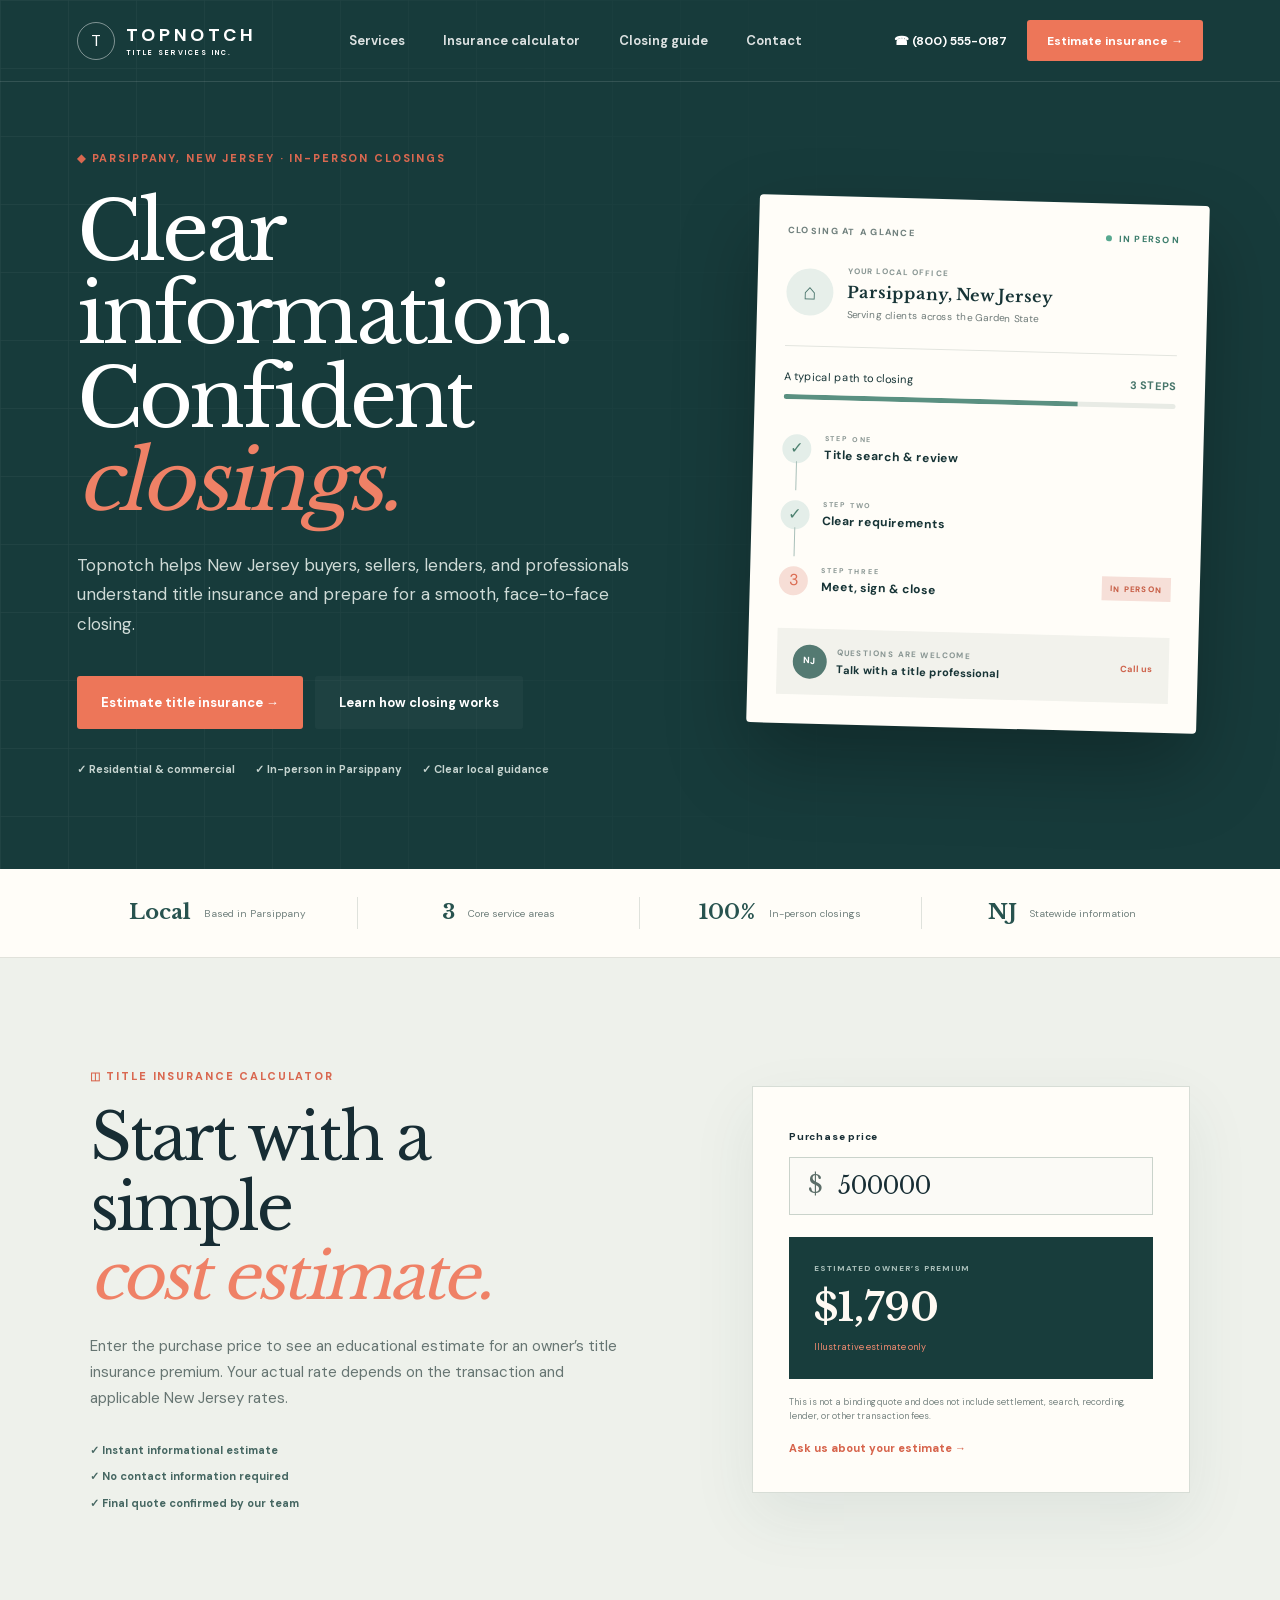
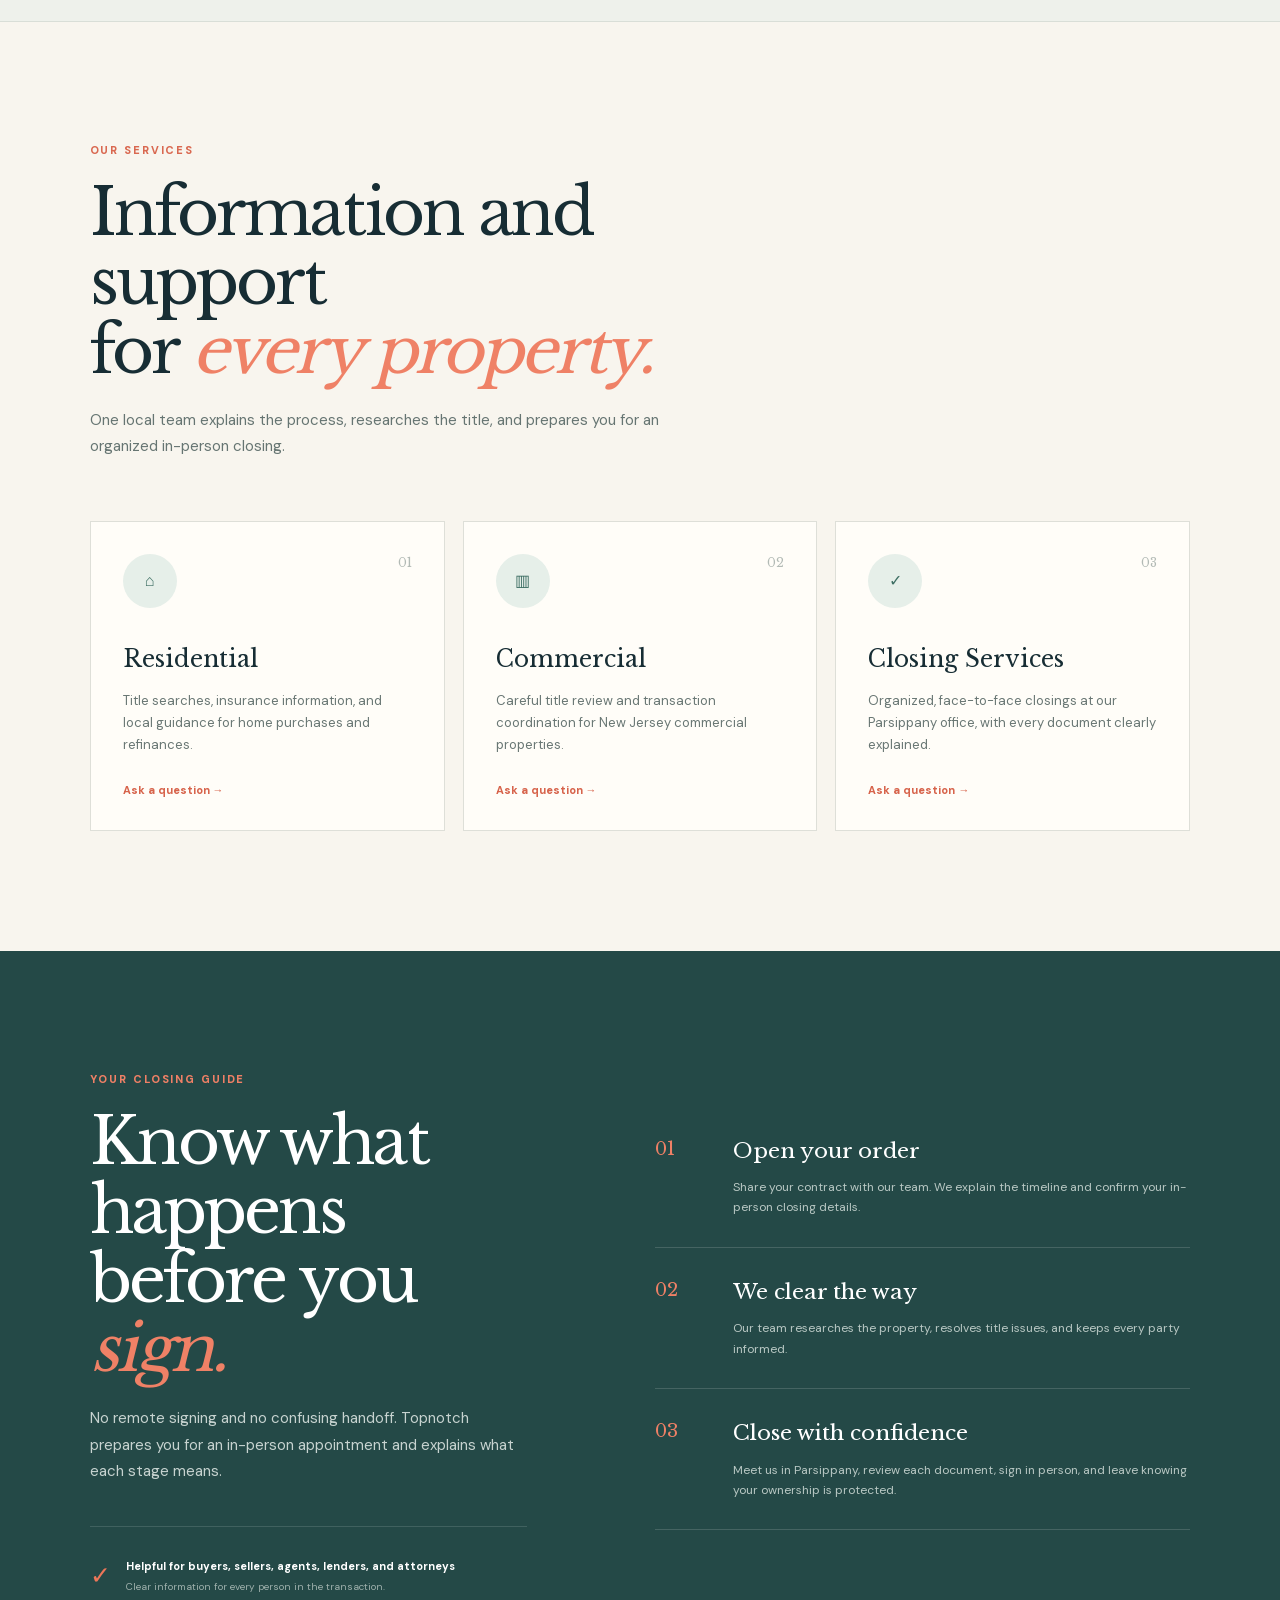
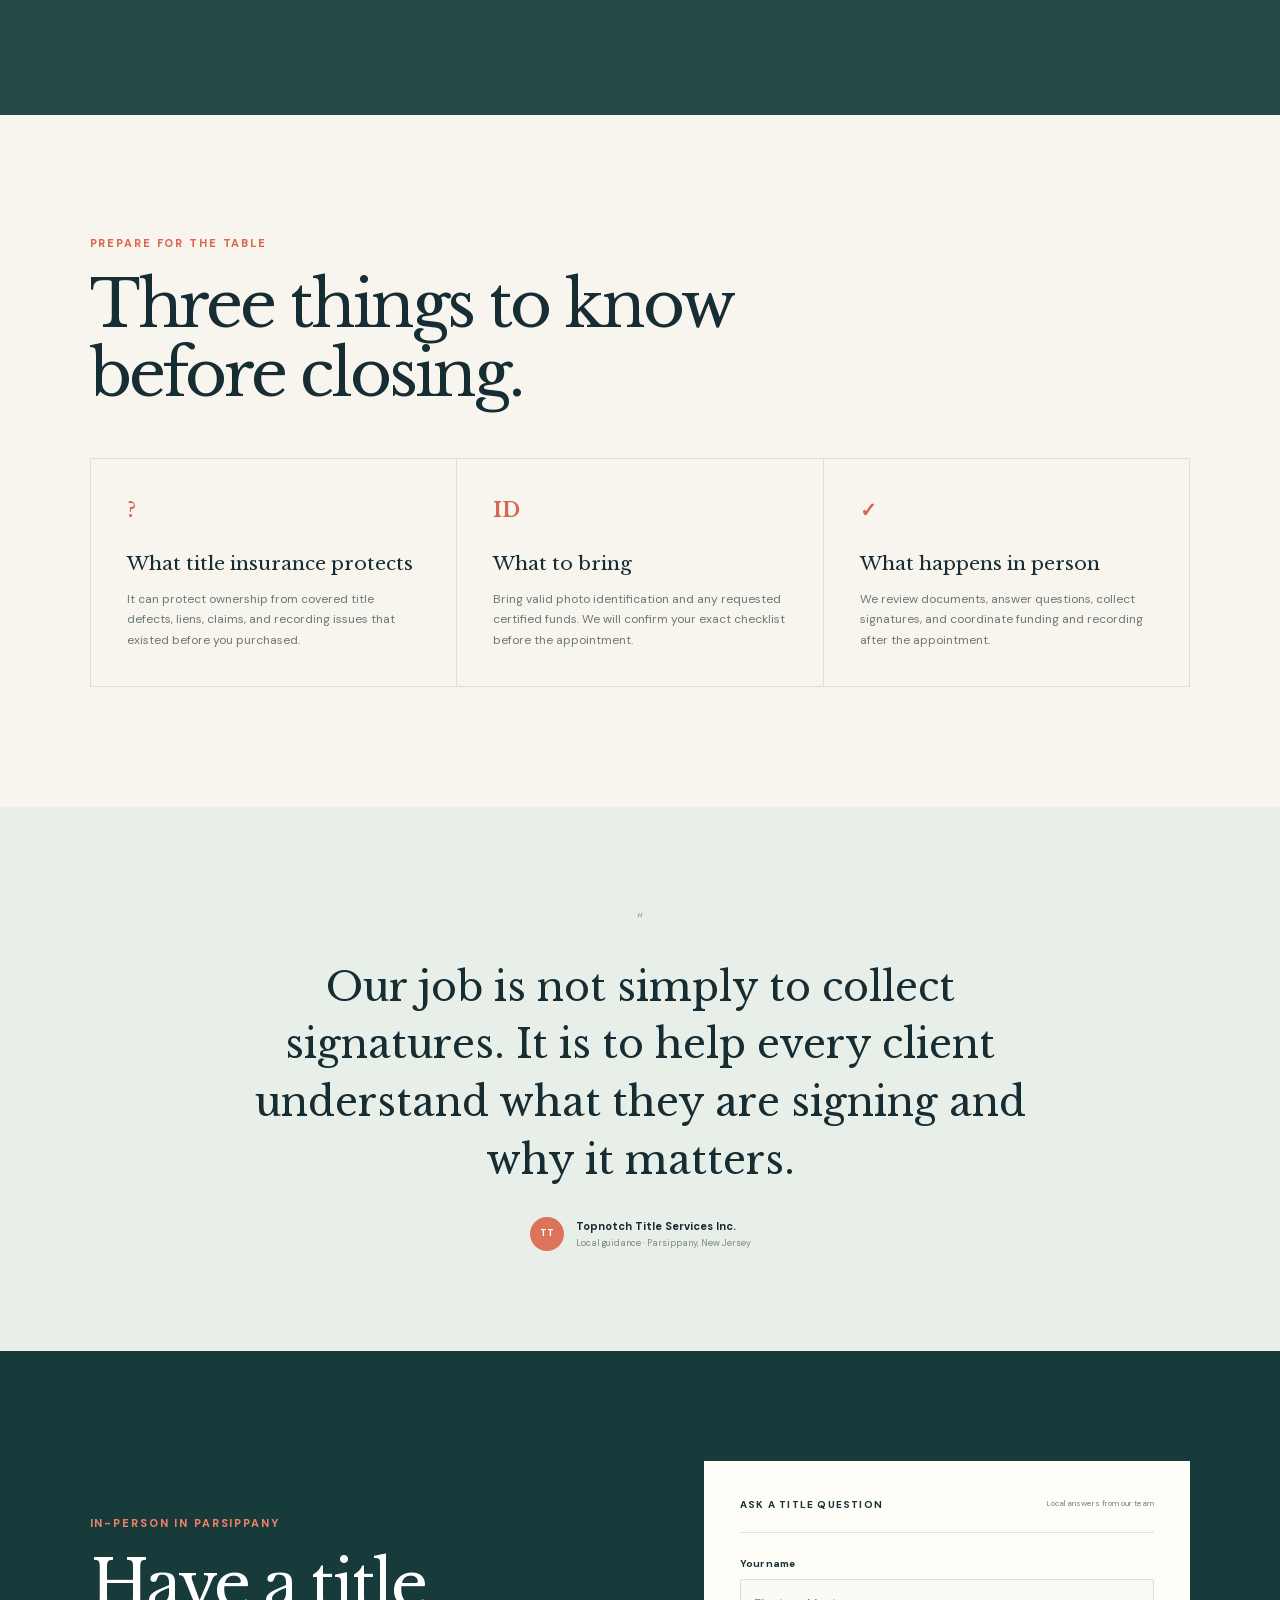
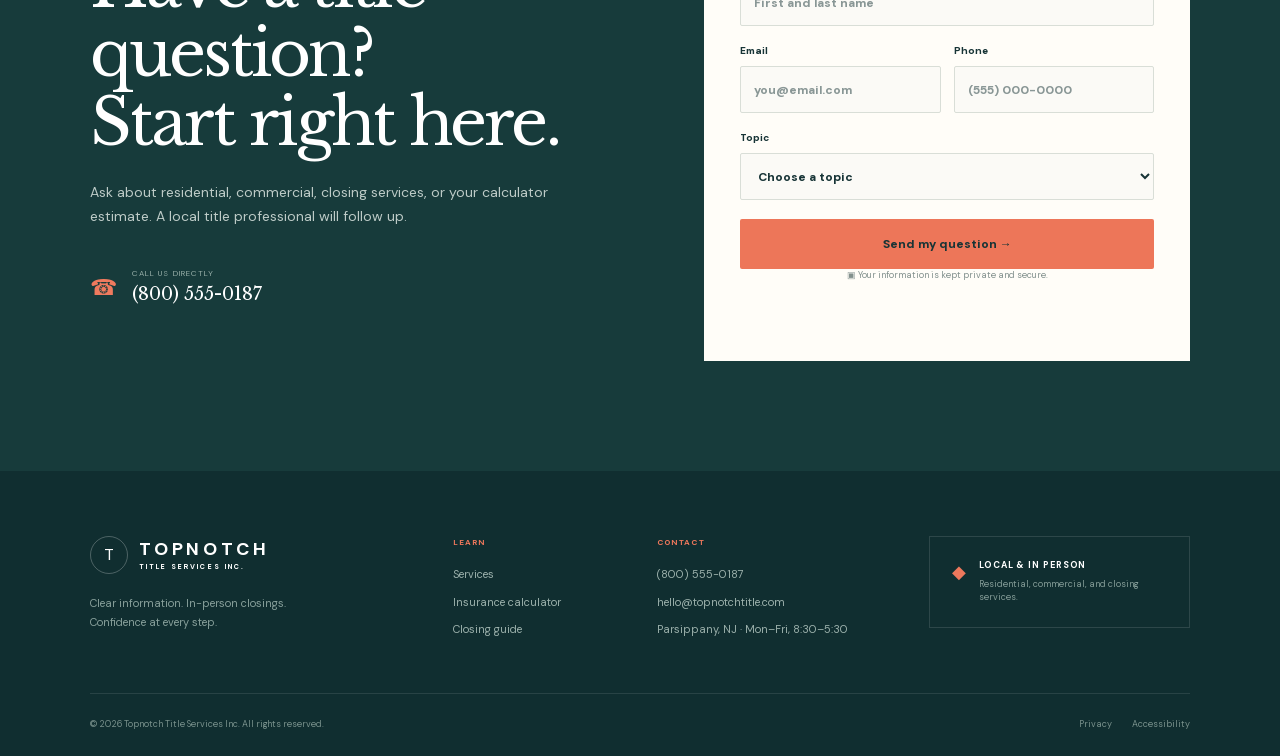
==== index.html @ 5def452d "Add files via upload" ====
<!DOCTYPE html><html lang="en"><head><meta charSet="utf-8"/><meta name="viewport" content="width=device-width, initial-scale=1"/><link rel="stylesheet" href="/_next/static/css/index.CIRVLD7S.css" data-rsc-css-href="/_next/static/css/index.CIRVLD7S.css" data-precedence="vite-rsc/importer-resources"/><link rel="modulepreload" fetchPriority="low" href="/_next/static/chunks/index-C-qF22TM.js"/><script src="/_next/static/chunks/rolldown-runtime-C60lm6uB.js" type="module" async=""></script><script src="/_next/static/chunks/framework-D_rUT4EX.js" type="module" async=""></script><link rel="modulepreload" href="/_next/static/chunks/layout-segment-context-Db8hflC6.js" crossorigin=""/><link rel="modulepreload" href="/_next/static/chunks/page-D4I-zcMr.js" crossorigin=""/><title>Topnotch Title Services Inc. | Parsippany, New Jersey</title><meta name="description" content="Clear title and closing information from a local team offering in-person real estate closings in Parsippany, New Jersey."/><meta property="og:title" content="Topnotch Title Services Inc."/><meta property="og:description" content="Clear closings. Protected ownership. In person in Parsippany, New Jersey."/><meta property="og:image" content="https://topnotch-title-services.kaylinoey16.chatgpt.site/og.png"/><meta property="og:image:width" content="1200"/><meta property="og:image:height" content="630"/><meta property="og:image:alt" content="Topnotch Title Services Inc."/><meta name="twitter:card" content="summary_large_image"/><meta name="twitter:title" content="Topnotch Title Services Inc."/><meta name="twitter:description" content="Clear closings. Protected ownership. In person in Parsippany, New Jersey."/><meta name="twitter:image" content="https://topnotch-title-services.kaylinoey16.chatgpt.site/og.png"/><script>Object.assign(((self[Symbol.for("vinext.navigationRuntime")]??={bootstrap:{routeManifest:null},functions:{}}).bootstrap.rsc??={rsc:[]}),{params:{},nav:{"pathname":"/","searchParams":[]}})</script><link rel="modulepreload" href="/_next/static/chunks/index-C-qF22TM.js" />
<link rel="preload" href="/_next/static/_vinext_fonts/dm-sans-90624ee039aa/dm-sans-151a53ae.woff2" as="font" type="font/woff2" crossorigin />
<link rel="preload" href="/_next/static/_vinext_fonts/libre-baskerville-4cbc880a7d76/libre-baskerville-2a71ef1f.woff2" as="font" type="font/woff2" crossorigin />
<style data-vinext-fonts>/* latin-ext */
@font-face {
  font-family: 'DM Sans';
  font-style: normal;
  font-weight: 100 1000;
  font-display: swap;
  src: url(/_next/static/_vinext_fonts/dm-sans-90624ee039aa/dm-sans-f6298972.woff2) format('woff2');
  unicode-range: U+0100-02BA, U+02BD-02C5, U+02C7-02CC, U+02CE-02D7, U+02DD-02FF, U+0304, U+0308, U+0329, U+1D00-1DBF, U+1E00-1E9F, U+1EF2-1EFF, U+2020, U+20A0-20AB, U+20AD-20C0, U+2113, U+2C60-2C7F, U+A720-A7FF;
}
/* latin */
@font-face {
  font-family: 'DM Sans';
  font-style: normal;
  font-weight: 100 1000;
  font-display: swap;
  src: url(/_next/static/_vinext_fonts/dm-sans-90624ee039aa/dm-sans-151a53ae.woff2) format('woff2');
  unicode-range: U+0000-00FF, U+0131, U+0152-0153, U+02BB-02BC, U+02C6, U+02DA, U+02DC, U+0304, U+0308, U+0329, U+2000-206F, U+20AC, U+2122, U+2191, U+2193, U+2212, U+2215, U+FEFF, U+FFFD;
}

@font-face {
  font-family: 'DM Sans Fallback';
  src: local("Arial");
  ascent-override: 94.90%;
  descent-override: 29.66%;
  line-gap-override: 0.00%;
  size-adjust: 104.53%;
}

.__font_dm_sans_1n5wpb2 { font-family: 'DM Sans', 'DM Sans Fallback'; font-style: normal; }

.__variable_dm_sans_1n5wpb2 { --font-sans: 'DM Sans', 'DM Sans Fallback'; }

/* latin-ext */
@font-face {
  font-family: 'Libre Baskerville';
  font-style: normal;
  font-weight: 400;
  font-display: swap;
  src: url(/_next/static/_vinext_fonts/libre-baskerville-4cbc880a7d76/libre-baskerville-c68c7136.woff2) format('woff2');
  unicode-range: U+0100-02BA, U+02BD-02C5, U+02C7-02CC, U+02CE-02D7, U+02DD-02FF, U+0304, U+0308, U+0329, U+1D00-1DBF, U+1E00-1E9F, U+1EF2-1EFF, U+2020, U+20A0-20AB, U+20AD-20C0, U+2113, U+2C60-2C7F, U+A720-A7FF;
}
/* latin */
@font-face {
  font-family: 'Libre Baskerville';
  font-style: normal;
  font-weight: 400;
  font-display: swap;
  src: url(/_next/static/_vinext_fonts/libre-baskerville-4cbc880a7d76/libre-baskerville-2a71ef1f.woff2) format('woff2');
  unicode-range: U+0000-00FF, U+0131, U+0152-0153, U+02BB-02BC, U+02C6, U+02DA, U+02DC, U+0304, U+0308, U+0329, U+2000-206F, U+20AC, U+2122, U+2191, U+2193, U+2212, U+2215, U+FEFF, U+FFFD;
}
/* latin-ext */
@font-face {
  font-family: 'Libre Baskerville';
  font-style: normal;
  font-weight: 700;
  font-display: swap;
  src: url(/_next/static/_vinext_fonts/libre-baskerville-4cbc880a7d76/libre-baskerville-c68c7136.woff2) format('woff2');
  unicode-range: U+0100-02BA, U+02BD-02C5, U+02C7-02CC, U+02CE-02D7, U+02DD-02FF, U+0304, U+0308, U+0329, U+1D00-1DBF, U+1E00-1E9F, U+1EF2-1EFF, U+2020, U+20A0-20AB, U+20AD-20C0, U+2113, U+2C60-2C7F, U+A720-A7FF;
}
/* latin */
@font-face {
  font-family: 'Libre Baskerville';
  font-style: normal;
  font-weight: 700;
  font-display: swap;
  src: url(/_next/static/_vinext_fonts/libre-baskerville-4cbc880a7d76/libre-baskerville-2a71ef1f.woff2) format('woff2');
  unicode-range: U+0000-00FF, U+0131, U+0152-0153, U+02BB-02BC, U+02C6, U+02DA, U+02DC, U+0304, U+0308, U+0329, U+2000-206F, U+20AC, U+2122, U+2191, U+2193, U+2212, U+2215, U+FEFF, U+FFFD;
}

@font-face {
  font-family: 'Libre Baskerville Fallback';
  src: local("Times New Roman");
  ascent-override: 76.22%;
  descent-override: 21.22%;
  line-gap-override: 0.00%;
  size-adjust: 127.26%;
}

.__font_libre_baskerville_0pn2syl { font-family: 'Libre Baskerville', 'Libre Baskerville Fallback'; font-style: normal; }

.__variable_libre_baskerville_0pn2syl { --font-serif: 'Libre Baskerville', 'Libre Baskerville Fallback'; }
</style>
</head><body class="__variable_dm_sans_1n5wpb2 __variable_libre_baskerville_0pn2syl"><main><header class="site-header"><a class="brand" href="#top" aria-label="Topnotch Title Services Inc. home"><span class="brand-mark">T</span><span class="brand-copy"><b>TOPNOTCH</b><small>TITLE SERVICES INC.</small></span></a><nav class="desktop-nav" aria-label="Main navigation"><a href="#services">Services</a><a href="#calculator">Insurance calculator</a><a href="#guide">Closing guide</a><a href="#contact">Contact</a></nav><div class="header-actions"><a class="phone-link" href="tel:+18005550187">☎ (800) 555-0187</a><a class="header-cta" href="#calculator">Estimate insurance →</a><button class="menu-button" aria-label="Toggle menu">☰</button></div></header><section class="hero" id="top"><div class="hero-grid"></div><div class="hero-content"><div class="eyebrow">◆ PARSIPPANY, NEW JERSEY · IN-PERSON CLOSINGS</div><h1>Clear information.<br/>Confident <em>closings.</em></h1><p class="hero-sub">Topnotch helps New Jersey buyers, sellers, lenders, and professionals understand title insurance and prepare for a smooth, face-to-face closing.</p><div class="hero-buttons"><a class="primary-button" href="#calculator">Estimate title insurance →</a><a class="secondary-button" href="#guide">Learn how closing works</a></div><div class="trust-line"><span>✓ Residential &amp; commercial</span><span>✓ In-person in Parsippany</span><span>✓ Clear local guidance</span></div></div><aside class="hero-card"><div class="card-topline"><span>CLOSING AT A GLANCE</span><span class="live-dot">IN PERSON</span></div><div class="property-line"><div class="property-icon">⌂</div><div><small>YOUR LOCAL OFFICE</small><strong>Parsippany, New Jersey</strong><span>Serving clients across the Garden State</span></div></div><div class="progress-wrap"><div class="progress-copy"><span>A typical path to closing</span><b>3 STEPS</b></div><div class="progress-track"><div></div></div></div><div class="milestones"><div class="milestone"><span class="milestone-icon">✓</span><div><small>STEP ONE</small><b>Title search &amp; review</b></div></div><div class="milestone"><span class="milestone-icon">✓</span><div><small>STEP TWO</small><b>Clear requirements</b></div></div><div class="milestone active"><span class="milestone-icon">3</span><div><small>STEP THREE</small><b>Meet, sign &amp; close</b></div><span class="date-chip">IN PERSON</span></div></div><div class="coordinator"><div class="avatar">NJ</div><div><small>QUESTIONS ARE WELCOME</small><b>Talk with a title professional</b></div><span>Call us</span></div></aside></section><section class="proof-bar"><div><strong>Local</strong><span>Based in Parsippany</span></div><div><strong>3</strong><span>Core service areas</span></div><div><strong>100%</strong><span>In-person closings</span></div><div><strong>NJ</strong><span>Statewide information</span></div></section><section class="calculator-section" id="calculator"><div class="calculator-copy"><span class="section-kicker">◫ TITLE INSURANCE CALCULATOR</span><h2>Start with a simple<br/><em>cost estimate.</em></h2><p>Enter the purchase price to see an educational estimate for an owner’s title insurance premium. Your actual rate depends on the transaction and applicable New Jersey rates.</p><div class="calculator-notes"><span>✓ Instant informational estimate</span><span>✓ No contact information required</span><span>✓ Final quote confirmed by our team</span></div></div><div class="calculator-card"><label for="property-value">Purchase price</label><div class="currency-input"><span>$</span><input id="property-value" type="number" min="50000" step="10000" value="500000"/></div><div class="estimate-box"><span>ESTIMATED OWNER’S PREMIUM</span><strong>$<!-- -->1,790</strong><small>Illustrative estimate only</small></div><p>This is not a binding quote and does not include settlement, search, recording, lender, or other transaction fees.</p><a href="#contact">Ask us about your estimate →</a></div></section><section class="services-section" id="services"><div class="section-intro"><span class="section-kicker">OUR SERVICES</span><h2>Information and support<br/>for <em>every property.</em></h2><p>One local team explains the process, researches the title, and prepares you for an organized in-person closing.</p></div><div class="service-grid"><article class="service-card"><div class="service-meta"><span>⌂</span><small>01</small></div><h3>Residential</h3><p>Title searches, insurance information, and local guidance for home purchases and refinances.</p><a href="#contact">Ask a question →</a></article><article class="service-card"><div class="service-meta"><span>▥</span><small>02</small></div><h3>Commercial</h3><p>Careful title review and transaction coordination for New Jersey commercial properties.</p><a href="#contact">Ask a question →</a></article><article class="service-card"><div class="service-meta"><span>✓</span><small>03</small></div><h3>Closing Services</h3><p>Organized, face-to-face closings at our Parsippany office, with every document clearly explained.</p><a href="#contact">Ask a question →</a></article></div></section><section class="process-section" id="guide"><div class="process-copy"><span class="section-kicker light">YOUR CLOSING GUIDE</span><h2>Know what happens<br/>before you <em>sign.</em></h2><p>No remote signing and no confusing handoff. Topnotch prepares you for an in-person appointment and explains what each stage means.</p><div class="partner-row"><span class="partner-icon">✓</span><span><b>Helpful for buyers, sellers, agents, lenders, and attorneys</b><small>Clear information for every person in the transaction.</small></span></div></div><div class="steps"><article><span class="step-number">01</span><div><h3>Open your order</h3><p>Share your contract with our team. We explain the timeline and confirm your in-person closing details.</p></div></article><article><span class="step-number">02</span><div><h3>We clear the way</h3><p>Our team researches the property, resolves title issues, and keeps every party informed.</p></div></article><article><span class="step-number">03</span><div><h3>Close with confidence</h3><p>Meet us in Parsippany, review each document, sign in person, and leave knowing your ownership is protected.</p></div></article></div></section><section class="audience-section"><span class="section-kicker">PREPARE FOR THE TABLE</span><h2>Three things to know<br/>before closing.</h2><div class="audience-cards"><article><span class="info-icon">?</span><h3>What title insurance protects</h3><p>It can protect ownership from covered title defects, liens, claims, and recording issues that existed before you purchased.</p></article><article><span class="info-icon">ID</span><h3>What to bring</h3><p>Bring valid photo identification and any requested certified funds. We will confirm your exact checklist before the appointment.</p></article><article><span class="info-icon">✓</span><h3>What happens in person</h3><p>We review documents, answer questions, collect signatures, and coordinate funding and recording after the appointment.</p></article></div></section><section class="testimonial-section"><span class="quote-icon">“</span><blockquote>Our job is not simply to collect signatures. It is to help every client understand what they are signing and why it matters.</blockquote><div class="reviewer"><div class="avatar coral">TT</div><div><b>Topnotch Title Services Inc.</b><span>Local guidance · Parsippany, New Jersey</span></div></div></section><section class="quote-section" id="contact"><div class="quote-copy"><span class="section-kicker light">IN-PERSON IN PARSIPPANY</span><h2>Have a title question?<br/>Start right here.</h2><p>Ask about residential, commercial, closing services, or your calculator estimate. A local title professional will follow up.</p><div class="contact-mini"><span class="phone-symbol">☎</span><span><small>CALL US DIRECTLY</small><a href="tel:+18005550187">(800) 555-0187</a></span></div></div><form class="quote-form"><div class="form-heading"><span>ASK A TITLE QUESTION</span><small>Local answers from our team</small></div><label>Your name<input required="" placeholder="First and last name"/></label><div class="form-row"><label>Email<input required="" type="email" placeholder="you@email.com"/></label><label>Phone<input required="" type="tel" placeholder="(555) 000-0000"/></label></div><label>Topic<select required=""><option value="" disabled="" selected="">Choose a topic</option><option>Residential title services</option><option>Commercial title services</option><option>In-person closing services</option><option>Title insurance estimate</option><option>Other</option></select></label><button class="submit-button" type="submit">Send my question →</button><p class="privacy-note">▣ Your information is kept private and secure.</p></form></section><footer><div class="footer-main"><div><a href="#top" class="brand brand-light"><span class="brand-mark">T</span><span class="brand-copy"><b>TOPNOTCH</b><small>TITLE SERVICES INC.</small></span></a><p>Clear information. In-person closings.<br/>Confidence at every step.</p></div><div class="footer-links"><b>LEARN</b><a href="#services">Services</a><a href="#calculator">Insurance calculator</a><a href="#guide">Closing guide</a></div><div class="footer-links"><b>CONTACT</b><a href="tel:+18005550187">(800) 555-0187</a><a href="mailto:hello@topnotchtitle.com">hello@topnotchtitle.com</a><span>Parsippany, NJ · Mon–Fri, 8:30–5:30</span></div><div class="footer-badge"><span class="shield-symbol">◆</span><span><b>LOCAL &amp; IN PERSON</b><small>Residential, commercial, and closing services.</small></span></div></div><div class="footer-bottom"><span>© 2026 Topnotch Title Services Inc. All rights reserved.</span><div><a href="#">Privacy</a><a href="#">Accessibility</a></div></div></footer></main><script type="module" src="/_next/static/chunks/index-C-qF22TM.js" id="_R_" async=""></script><script>((self[Symbol.for("vinext.navigationRuntime")]??={bootstrap:{routeManifest:null},functions:{}}).bootstrap.rsc??={rsc:[]}).rsc.push("2:I[\"43cf55674ce6\",[],\"Children\",1]\n")</script><script>((self[Symbol.for("vinext.navigationRuntime")]??={bootstrap:{routeManifest:null},functions:{}}).bootstrap.rsc??={rsc:[]}).rsc.push("3:I[\"dd56a6b5ee16\",[],\"GlobalErrorBoundary\",1]\n")</script><script>((self[Symbol.for("vinext.navigationRuntime")]??={bootstrap:{routeManifest:null},functions:{}}).bootstrap.rsc??={rsc:[]}).rsc.push("4:I[\"9b166222c86a\",[],\"default\",1]\n")</script><script>((self[Symbol.for("vinext.navigationRuntime")]??={bootstrap:{routeManifest:null},functions:{}}).bootstrap.rsc??={rsc:[]}).rsc.push("5:I[\"dd56a6b5ee16\",[],\"ErrorBoundary\",1]\n")</script><script>((self[Symbol.for("vinext.navigationRuntime")]??={bootstrap:{routeManifest:null},functions:{}}).bootstrap.rsc??={rsc:[]}).rsc.push("6:I[\"1fb13a061f46\",[],\"LayoutSegmentProvider\",1]\n")</script><script>((self[Symbol.for("vinext.navigationRuntime")]??={bootstrap:{routeManifest:null},functions:{}}).bootstrap.rsc??={rsc:[]}).rsc.push("7:I[\"43cf55674ce6\",[],\"Slot\",1]\n")</script><script>((self[Symbol.for("vinext.navigationRuntime")]??={bootstrap:{routeManifest:null},functions:{}}).bootstrap.rsc??={rsc:[]}).rsc.push("8:I[\"dd56a6b5ee16\",[],\"NotFoundBoundary\",1]\n")</script><script>((self[Symbol.for("vinext.navigationRuntime")]??={bootstrap:{routeManifest:null},functions:{}}).bootstrap.rsc??={rsc:[]}).rsc.push("9:I[\"ecb42ad1e08d\",[],\"AppRouterScrollTarget\",1]\n")</script><script>((self[Symbol.for("vinext.navigationRuntime")]??={bootstrap:{routeManifest:null},functions:{}}).bootstrap.rsc??={rsc:[]}).rsc.push("a:I[\"dd56a6b5ee16\",[],\"RedirectBoundary\",1]\n")</script><script>((self[Symbol.for("vinext.navigationRuntime")]??={bootstrap:{routeManifest:null},functions:{}}).bootstrap.rsc??={rsc:[]}).rsc.push(":HL[\"/_next/static/css/index.CIRVLD7S.css\",\"style\"     ]\n")</script><script>((self[Symbol.for("vinext.navigationRuntime")]??={bootstrap:{routeManifest:null},functions:{}}).bootstrap.rsc??={rsc:[]}).rsc.push("0:{\"page:/\":\"$L1\",\"layout:/\":[[[\"$\",\"link\",\"css:/_next/static/css/index.CIRVLD7S.css\",{\"rel\":\"stylesheet\",\"precedence\":\"vite-rsc/importer-resources\",\"href\":\"/_next/static/css/index.CIRVLD7S.css\",\"data-rsc-css-href\":\"/_next/static/css/index.CIRVLD7S.css\"}],\"$undefined\"],[\"$\",\"html\",null,{\"lang\":\"en\",\"children\":[\"$\",\"body\",null,{\"className\":\"__variable_dm_sans_1n5wpb2 __variable_libre_baskerville_0pn2syl\",\"children\":[\"$\",\"$L2\",null,{}]}]}]],\"route:/\":[[[\"$\",\"meta\",null,{\"charSet\":\"utf-8\"}],[[\"$\",\"title\",\"0\",{\"children\":\"Topnotch Title Services Inc. | Parsippany, New Jersey\"}],[\"$\",\"meta\",\"1\",{\"name\":\"description\",\"content\":\"Clear title and closing information from a local team offering in-person real estate closings in Parsippany, New Jersey.\"}],[\"$\",\"meta\",\"2\",{\"property\":\"og:title\",\"content\":\"Topnotch Title Services Inc.\"}],[\"$\",\"meta\",\"3\",{\"property\":\"og:description\",\"content\":\"Clear closings. Protected ownership. In person in Parsippany, New Jersey.\"}],[\"$\",\"meta\",\"4\",{\"property\":\"og:image\",\"content\":\"https://topnotch-title-services.kaylinoey16.chatgpt.site/og.png\"}],[\"$\",\"meta\",\"5\",{\"property\":\"og:image:width\",\"content\":\"1200\"}],[\"$\",\"meta\",\"6\",{\"property\":\"og:image:height\",\"content\":\"630\"}],[\"$\",\"meta\",\"7\",{\"property\":\"og:image:alt\",\"content\":\"Topnotch Title Services Inc.\"}],[\"$\",\"meta\",\"8\",{\"name\":\"twitter:card\",\"content\":\"summary_large_image\"}],[\"$\",\"meta\",\"9\",{\"name\":\"twitter:title\",\"content\":\"Topnotch Title Services Inc.\"}],[\"$\",\"meta\",\"10\",{\"name\":\"twitter:description\",\"content\":\"Clear closings. Protected ownership. In person in Parsippany, New Jersey.\"}],[\"$\",\"meta\",\"11\",{\"name\":\"twitter:image\",\"content\":\"https://topnotch-title-services.kaylinoey16.chatgpt.site/og.png\"}]],[[\"$\",\"meta\",\"0\",{\"name\":\"viewport\",\"content\":\"width=device-width, initial-scale=1\"}]]],[\"$\",\"$L3\",null,{\"fallback\":\"$4\",\"children\":[\"$\",\"$L5\",null,{\"fallback\":\"$4\",\"children\":[\"$\",\"$L6\",null,{\"providerId\":\"layout:/\",\"segmentMap\":{\"children\":[]},\"children\":[\"$\",\"$L7\",null,{\"id\":\"layout:/\",\"parallelSlots\":\"$undefined\",\"children\":[\"$\",\"$L8\",null,{\"resetKey\":\"\",\"fallback\":[[\"$\",\"title\",null,{\"children\":\"404: This page could not be found.\"}],[\"$\",\"div\",null,{\"style\":{\"fontFamily\":\"system-ui,\\\"Segoe UI\\\",Roboto,Helvetica,Arial,sans-serif,\\\"Apple Color Emoji\\\",\\\"Segoe UI Emoji\\\"\",\"height\":\"100vh\",\"textAlign\":\"center\",\"display\":\"flex\",\"flexDirection\":\"column\",\"alignItems\":\"center\",\"justifyContent\":\"center\"},\"children\":[\"$\",\"div\",null,{\"children\":[[\"$\",\"style\",null,{\"dangerouslySetInnerHTML\":{\"__html\":\"body{color:#000;background:#fff;margin:0}.next-error-h1{border-right:1px solid rgba(0,0,0,.3)}@media (prefers-color-scheme:dark){body{color:#fff;background:#000}.next-error-h1{border-right:1px solid rgba(255,255,255,.3)}}\"}}],[\"$\",\"h1\",null,{\"className\":\"next-error-h1\",\"style\":{\"display\":\"inline-block\",\"margin\":\"0 20px 0 0\",\"padding\":\"0 23px 0 0\",\"fontSize\":24,\"fontWeight\":500,\"verticalAlign\":\"top\",\"lineHeight\":\"49px\"},\"children\":404}],[\"$\",\"div\",null,{\"style\":{\"display\":\"inline-block\"},\"children\":[\"$\",\"h2\",null,{\"style\":{\"fontSize\":14,\"fontWeight\":400,\"lineHeight\":\"49px\",\"margin\":0},\"children\":\"This page could not be found.\"}]}]]}]}]],\"children\":[\"$\",\"$L9\",null,{\"children\":[\"$\",\"$La\",null,{\"children\":[[\"$\",\"$L6\",null,{\"providerId\":\"page:/\",\"segmentMap\":{\"children\":[\"__PAGE__\"]},\"children\":[\"$\",\"$L7\",null,{\"id\":\"page:/\"}]}],null]}]}]}]}]}]}]}],null,null],\"__route\":\"route:/\",\"__interceptionContext\":null,\"__layoutIds\":[\"layout:/\"],\"__rootLayout\":\"/\",\"__bfcacheSegmentIdentities\":{\"layout:/\":\"[\\\"layout\\\",\\\"layout:/\\\",\\\"root-boundary:/\\\",\\\"\\\"]\",\"page:/\":\"[\\\"page\\\",\\\"page:/\\\",\\\"root-boundary:/\\\",\\\"\\\"]\"},\"__srcPage\":[\"page\"],\"__layoutFlags\":{\"layout:/\":\"s\"},\"__artifactCompatibility\":{\"schemaVersion\":1,\"graphVersion\":\"app-route-graph:1177fd80f83fa7b0\",\"deploymentVersion\":\"965a789d-0c29-4624-8253-a7a0fec7ac84\",\"appElementsSchemaVersion\":1,\"rscPayloadSchemaVersion\":1,\"rootBoundaryId\":\"/\",\"renderEpoch\":null}}\n")</script><script>((self[Symbol.for("vinext.navigationRuntime")]??={bootstrap:{routeManifest:null},functions:{}}).bootstrap.rsc??={rsc:[]}).rsc.push("b:I[\"6efdf509a785\",[],\"default\",1]\n")</script><script>((self[Symbol.for("vinext.navigationRuntime")]??={bootstrap:{routeManifest:null},functions:{}}).bootstrap.rsc??={rsc:[]}).rsc.push("1:[\"$\",\"$Lb\",null,{\"params\":\"$@c\",\"searchParams\":\"$@d\"}]\n")</script><script>((self[Symbol.for("vinext.navigationRuntime")]??={bootstrap:{routeManifest:null},functions:{}}).bootstrap.rsc??={rsc:[]}).rsc.push("c:{}\n")</script><script>((self[Symbol.for("vinext.navigationRuntime")]??={bootstrap:{routeManifest:null},functions:{}}).bootstrap.rsc??={rsc:[]}).rsc.push("d:{}\n")</script><script>Object.assign(((self[Symbol.for("vinext.navigationRuntime")]??={bootstrap:{routeManifest:null},functions:{}}).bootstrap.rsc??={rsc:[]}),{"initialCacheKind":"dynamic"});((self[Symbol.for("vinext.navigationRuntime")]??={bootstrap:{routeManifest:null},functions:{}}).bootstrap.rsc??={rsc:[]}).done=true</script></body></html>
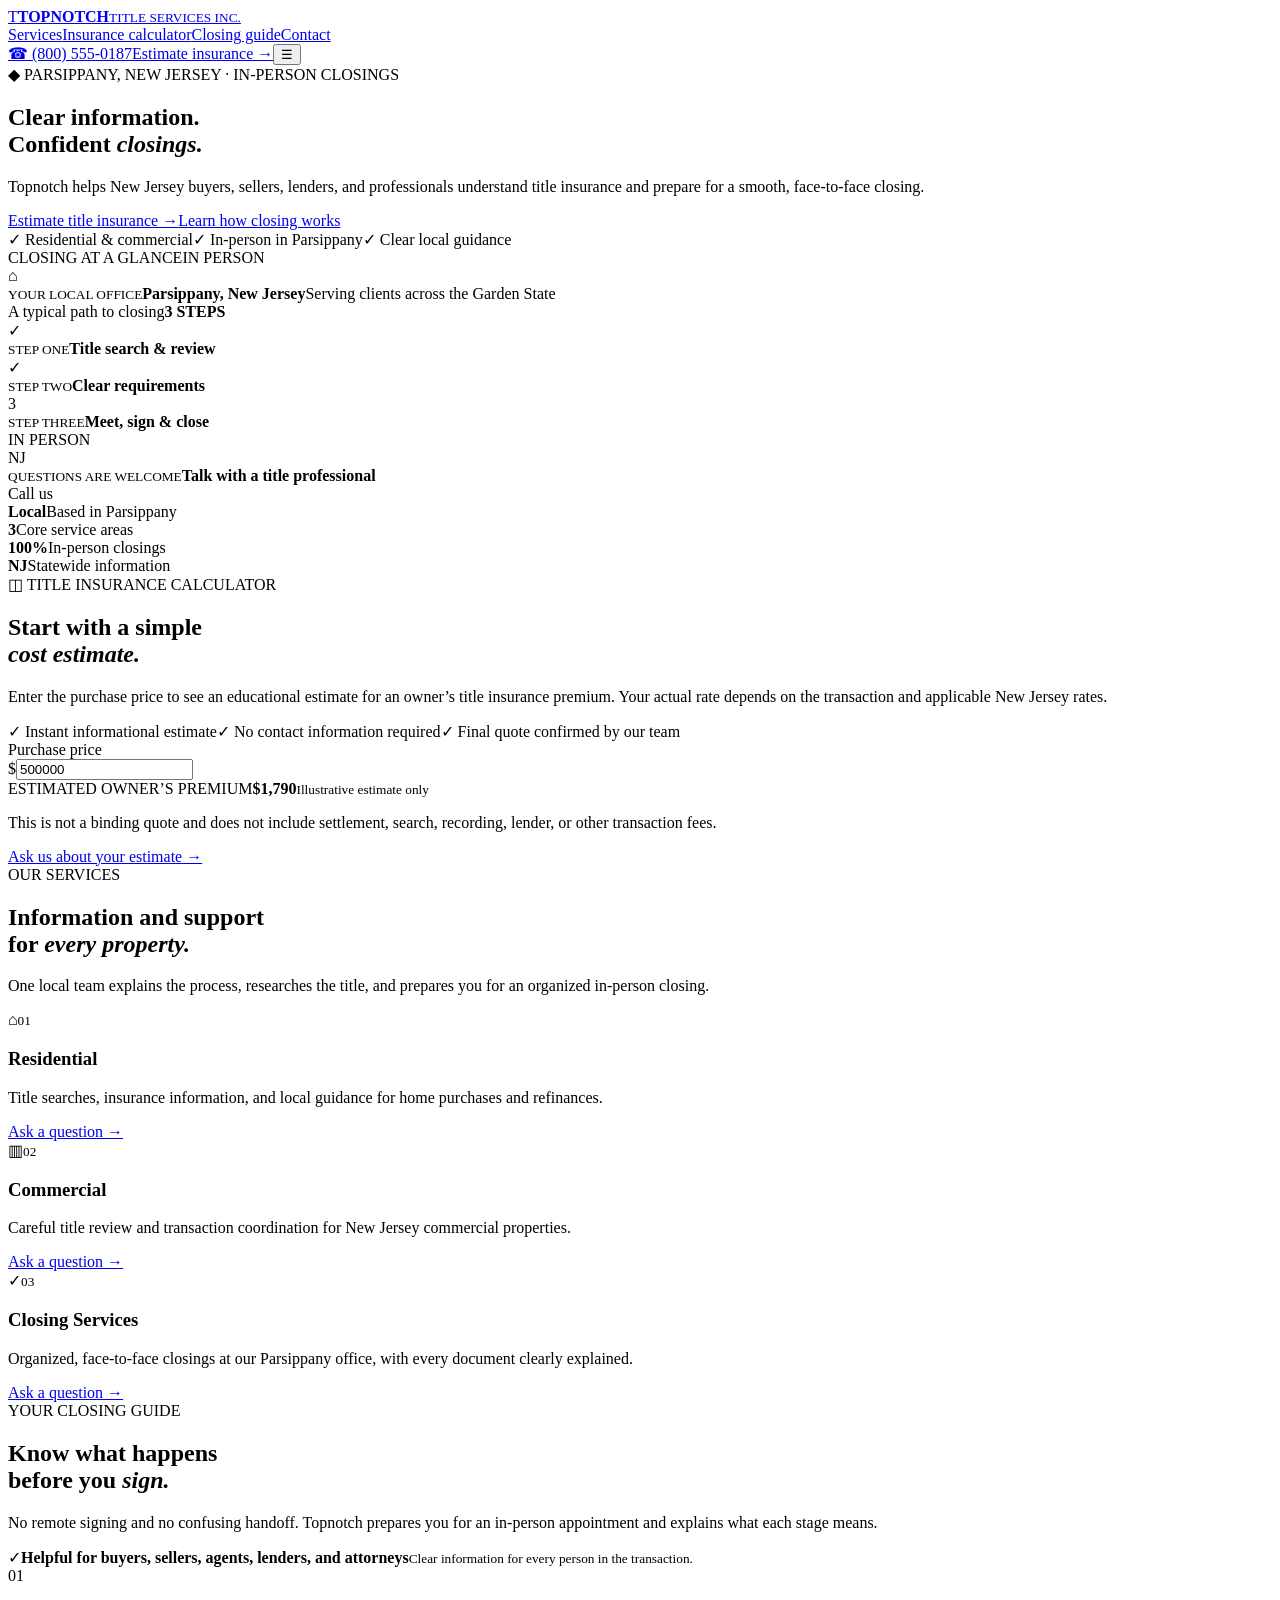
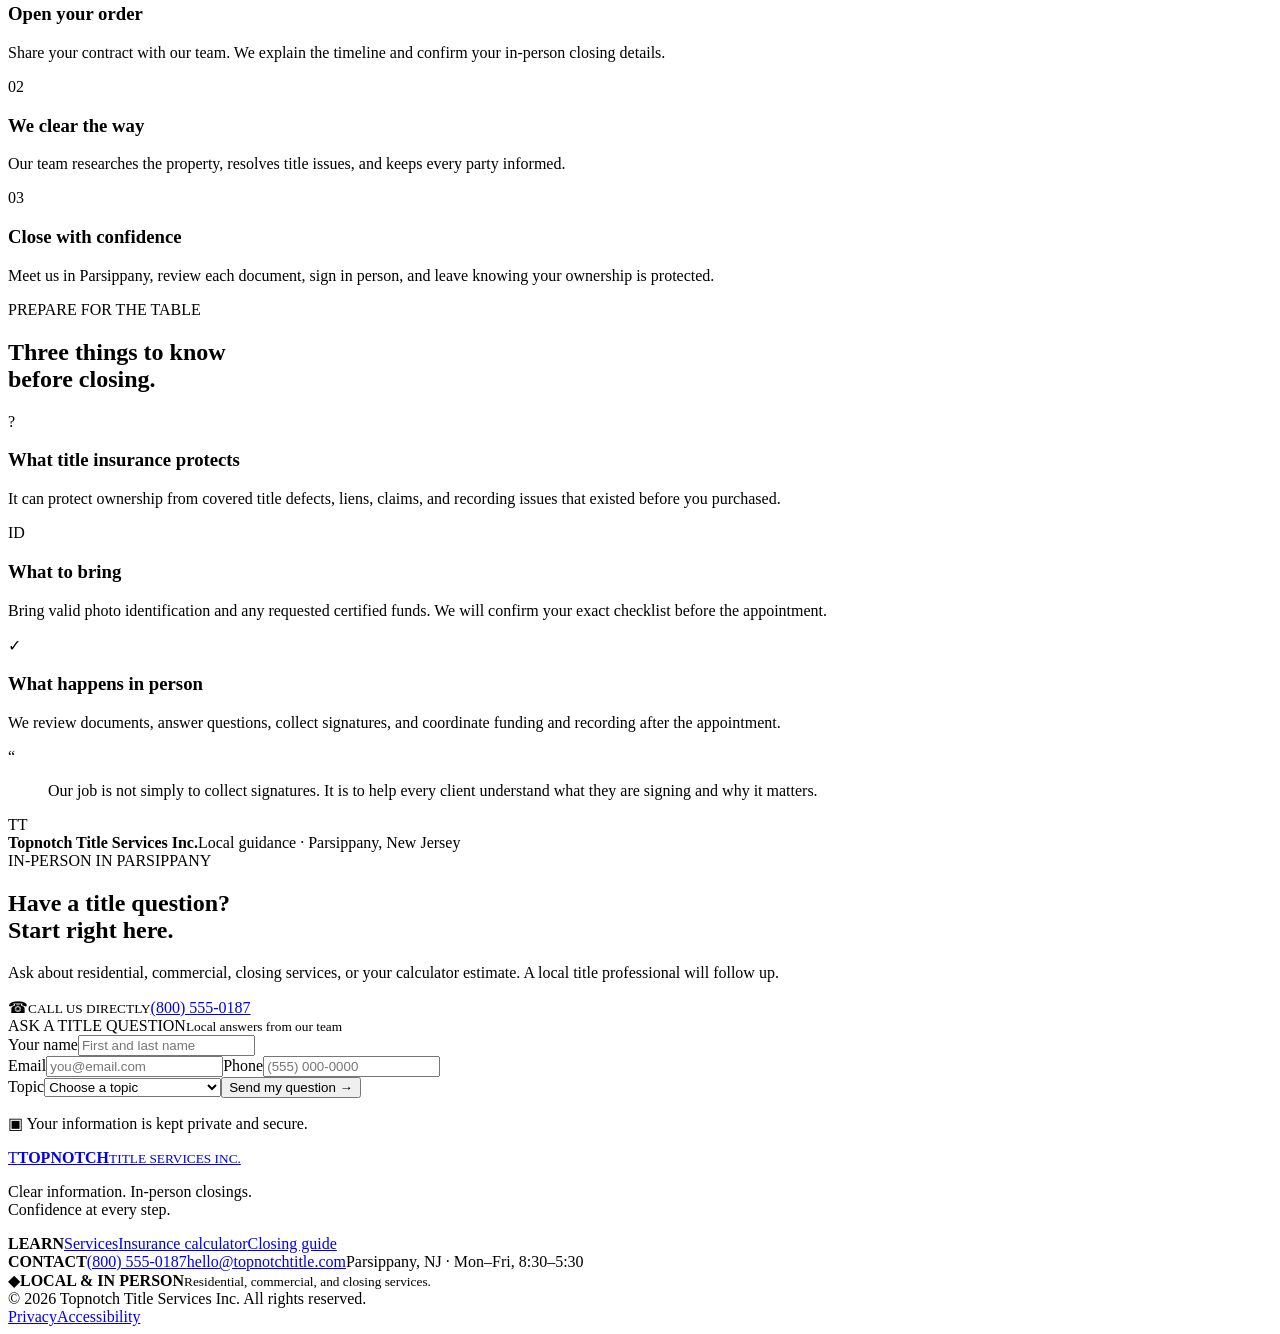
==== commit e6eb1f74: "Add files via upload" ====
--- a/index.html
+++ b/index.html
@@ -1,13 +1,13 @@
-<!DOCTYPE html><html lang="en"><head><meta charSet="utf-8"/><meta name="viewport" content="width=device-width, initial-scale=1"/><link rel="stylesheet" href="/_next/static/css/index.CIRVLD7S.css" data-rsc-css-href="/_next/static/css/index.CIRVLD7S.css" data-precedence="vite-rsc/importer-resources"/><link rel="modulepreload" fetchPriority="low" href="/_next/static/chunks/index-C-qF22TM.js"/><script src="/_next/static/chunks/rolldown-runtime-C60lm6uB.js" type="module" async=""></script><script src="/_next/static/chunks/framework-D_rUT4EX.js" type="module" async=""></script><link rel="modulepreload" href="/_next/static/chunks/layout-segment-context-Db8hflC6.js" crossorigin=""/><link rel="modulepreload" href="/_next/static/chunks/page-D4I-zcMr.js" crossorigin=""/><title>Topnotch Title Services Inc. | Parsippany, New Jersey</title><meta name="description" content="Clear title and closing information from a local team offering in-person real estate closings in Parsippany, New Jersey."/><meta property="og:title" content="Topnotch Title Services Inc."/><meta property="og:description" content="Clear closings. Protected ownership. In person in Parsippany, New Jersey."/><meta property="og:image" content="https://topnotch-title-services.kaylinoey16.chatgpt.site/og.png"/><meta property="og:image:width" content="1200"/><meta property="og:image:height" content="630"/><meta property="og:image:alt" content="Topnotch Title Services Inc."/><meta name="twitter:card" content="summary_large_image"/><meta name="twitter:title" content="Topnotch Title Services Inc."/><meta name="twitter:description" content="Clear closings. Protected ownership. In person in Parsippany, New Jersey."/><meta name="twitter:image" content="https://topnotch-title-services.kaylinoey16.chatgpt.site/og.png"/><script>Object.assign(((self[Symbol.for("vinext.navigationRuntime")]??={bootstrap:{routeManifest:null},functions:{}}).bootstrap.rsc??={rsc:[]}),{params:{},nav:{"pathname":"/","searchParams":[]}})</script><link rel="modulepreload" href="/_next/static/chunks/index-C-qF22TM.js" />
-<link rel="preload" href="/_next/static/_vinext_fonts/dm-sans-90624ee039aa/dm-sans-151a53ae.woff2" as="font" type="font/woff2" crossorigin />
-<link rel="preload" href="/_next/static/_vinext_fonts/libre-baskerville-4cbc880a7d76/libre-baskerville-2a71ef1f.woff2" as="font" type="font/woff2" crossorigin />
+<!DOCTYPE html><html lang="en"><head><meta charSet="utf-8"/><meta name="viewport" content="width=device-width, initial-scale=1"/><link rel="stylesheet" href="/topnotch-title-services/_next/static/css/index.CIRVLD7S.css" data-rsc-css-href="/topnotch-title-services/_next/static/css/index.CIRVLD7S.css" data-precedence="vite-rsc/importer-resources"/><link rel="modulepreload" fetchPriority="low" href="/topnotch-title-services/_next/static/chunks/index--nr1902g.js"/><script src="/topnotch-title-services/_next/static/chunks/rolldown-runtime-C60lm6uB.js" type="module" async=""></script><script src="/topnotch-title-services/_next/static/chunks/framework-D_rUT4EX.js" type="module" async=""></script><link rel="modulepreload" href="/topnotch-title-services/_next/static/chunks/layout-segment-context-BbyoMImk.js" crossorigin=""/><link rel="modulepreload" href="/topnotch-title-services/_next/static/chunks/page-D4I-zcMr.js" crossorigin=""/><title>Topnotch Title Services Inc. | Parsippany, New Jersey</title><meta name="description" content="Clear title and closing information from a local team offering in-person real estate closings in Parsippany, New Jersey."/><meta property="og:title" content="Topnotch Title Services Inc."/><meta property="og:description" content="Clear closings. Protected ownership. In person in Parsippany, New Jersey."/><meta property="og:image" content="https://topnotch-title-services.kaylinoey16.chatgpt.site/topnotch-title-services/og.png"/><meta property="og:image:width" content="1200"/><meta property="og:image:height" content="630"/><meta property="og:image:alt" content="Topnotch Title Services Inc."/><meta name="twitter:card" content="summary_large_image"/><meta name="twitter:title" content="Topnotch Title Services Inc."/><meta name="twitter:description" content="Clear closings. Protected ownership. In person in Parsippany, New Jersey."/><meta name="twitter:image" content="https://topnotch-title-services.kaylinoey16.chatgpt.site/topnotch-title-services/og.png"/><script>Object.assign(((self[Symbol.for("vinext.navigationRuntime")]??={bootstrap:{routeManifest:null},functions:{}}).bootstrap.rsc??={rsc:[]}),{params:{},nav:{"pathname":"/","searchParams":[]}})</script><link rel="modulepreload" href="/topnotch-title-services/_next/static/chunks/index--nr1902g.js" />
+<link rel="preload" href="/topnotch-title-services/_next/static/_vinext_fonts/dm-sans-90624ee039aa/dm-sans-151a53ae.woff2" as="font" type="font/woff2" crossorigin />
+<link rel="preload" href="/topnotch-title-services/_next/static/_vinext_fonts/libre-baskerville-4cbc880a7d76/libre-baskerville-2a71ef1f.woff2" as="font" type="font/woff2" crossorigin />
 <style data-vinext-fonts>/* latin-ext */
 @font-face {
   font-family: 'DM Sans';
   font-style: normal;
   font-weight: 100 1000;
   font-display: swap;
-  src: url(/_next/static/_vinext_fonts/dm-sans-90624ee039aa/dm-sans-f6298972.woff2) format('woff2');
+  src: url(/topnotch-title-services/_next/static/_vinext_fonts/dm-sans-90624ee039aa/dm-sans-f6298972.woff2) format('woff2');
   unicode-range: U+0100-02BA, U+02BD-02C5, U+02C7-02CC, U+02CE-02D7, U+02DD-02FF, U+0304, U+0308, U+0329, U+1D00-1DBF, U+1E00-1E9F, U+1EF2-1EFF, U+2020, U+20A0-20AB, U+20AD-20C0, U+2113, U+2C60-2C7F, U+A720-A7FF;
 }
 /* latin */
@@ -16,7 +16,7 @@
   font-style: normal;
   font-weight: 100 1000;
   font-display: swap;
-  src: url(/_next/static/_vinext_fonts/dm-sans-90624ee039aa/dm-sans-151a53ae.woff2) format('woff2');
+  src: url(/topnotch-title-services/_next/static/_vinext_fonts/dm-sans-90624ee039aa/dm-sans-151a53ae.woff2) format('woff2');
   unicode-range: U+0000-00FF, U+0131, U+0152-0153, U+02BB-02BC, U+02C6, U+02DA, U+02DC, U+0304, U+0308, U+0329, U+2000-206F, U+20AC, U+2122, U+2191, U+2193, U+2212, U+2215, U+FEFF, U+FFFD;
 }
 
@@ -39,7 +39,7 @@
   font-style: normal;
   font-weight: 400;
   font-display: swap;
-  src: url(/_next/static/_vinext_fonts/libre-baskerville-4cbc880a7d76/libre-baskerville-c68c7136.woff2) format('woff2');
+  src: url(/topnotch-title-services/_next/static/_vinext_fonts/libre-baskerville-4cbc880a7d76/libre-baskerville-c68c7136.woff2) format('woff2');
   unicode-range: U+0100-02BA, U+02BD-02C5, U+02C7-02CC, U+02CE-02D7, U+02DD-02FF, U+0304, U+0308, U+0329, U+1D00-1DBF, U+1E00-1E9F, U+1EF2-1EFF, U+2020, U+20A0-20AB, U+20AD-20C0, U+2113, U+2C60-2C7F, U+A720-A7FF;
 }
 /* latin */
@@ -48,7 +48,7 @@
   font-style: normal;
   font-weight: 400;
   font-display: swap;
-  src: url(/_next/static/_vinext_fonts/libre-baskerville-4cbc880a7d76/libre-baskerville-2a71ef1f.woff2) format('woff2');
+  src: url(/topnotch-title-services/_next/static/_vinext_fonts/libre-baskerville-4cbc880a7d76/libre-baskerville-2a71ef1f.woff2) format('woff2');
   unicode-range: U+0000-00FF, U+0131, U+0152-0153, U+02BB-02BC, U+02C6, U+02DA, U+02DC, U+0304, U+0308, U+0329, U+2000-206F, U+20AC, U+2122, U+2191, U+2193, U+2212, U+2215, U+FEFF, U+FFFD;
 }
 /* latin-ext */
@@ -57,7 +57,7 @@
   font-style: normal;
   font-weight: 700;
   font-display: swap;
-  src: url(/_next/static/_vinext_fonts/libre-baskerville-4cbc880a7d76/libre-baskerville-c68c7136.woff2) format('woff2');
+  src: url(/topnotch-title-services/_next/static/_vinext_fonts/libre-baskerville-4cbc880a7d76/libre-baskerville-c68c7136.woff2) format('woff2');
   unicode-range: U+0100-02BA, U+02BD-02C5, U+02C7-02CC, U+02CE-02D7, U+02DD-02FF, U+0304, U+0308, U+0329, U+1D00-1DBF, U+1E00-1E9F, U+1EF2-1EFF, U+2020, U+20A0-20AB, U+20AD-20C0, U+2113, U+2C60-2C7F, U+A720-A7FF;
 }
 /* latin */
@@ -66,7 +66,7 @@
   font-style: normal;
   font-weight: 700;
   font-display: swap;
-  src: url(/_next/static/_vinext_fonts/libre-baskerville-4cbc880a7d76/libre-baskerville-2a71ef1f.woff2) format('woff2');
+  src: url(/topnotch-title-services/_next/static/_vinext_fonts/libre-baskerville-4cbc880a7d76/libre-baskerville-2a71ef1f.woff2) format('woff2');
   unicode-range: U+0000-00FF, U+0131, U+0152-0153, U+02BB-02BC, U+02C6, U+02DA, U+02DC, U+0304, U+0308, U+0329, U+2000-206F, U+20AC, U+2122, U+2191, U+2193, U+2212, U+2215, U+FEFF, U+FFFD;
 }
 
@@ -83,4 +83,4 @@
 
 .__variable_libre_baskerville_0pn2syl { --font-serif: 'Libre Baskerville', 'Libre Baskerville Fallback'; }
 </style>
-</head><body class="__variable_dm_sans_1n5wpb2 __variable_libre_baskerville_0pn2syl"><main><header class="site-header"><a class="brand" href="#top" aria-label="Topnotch Title Services Inc. home"><span class="brand-mark">T</span><span class="brand-copy"><b>TOPNOTCH</b><small>TITLE SERVICES INC.</small></span></a><nav class="desktop-nav" aria-label="Main navigation"><a href="#services">Services</a><a href="#calculator">Insurance calculator</a><a href="#guide">Closing guide</a><a href="#contact">Contact</a></nav><div class="header-actions"><a class="phone-link" href="tel:+18005550187">☎ (800) 555-0187</a><a class="header-cta" href="#calculator">Estimate insurance →</a><button class="menu-button" aria-label="Toggle menu">☰</button></div></header><section class="hero" id="top"><div class="hero-grid"></div><div class="hero-content"><div class="eyebrow">◆ PARSIPPANY, NEW JERSEY · IN-PERSON CLOSINGS</div><h1>Clear information.<br/>Confident <em>closings.</em></h1><p class="hero-sub">Topnotch helps New Jersey buyers, sellers, lenders, and professionals understand title insurance and prepare for a smooth, face-to-face closing.</p><div class="hero-buttons"><a class="primary-button" href="#calculator">Estimate title insurance →</a><a class="secondary-button" href="#guide">Learn how closing works</a></div><div class="trust-line"><span>✓ Residential &amp; commercial</span><span>✓ In-person in Parsippany</span><span>✓ Clear local guidance</span></div></div><aside class="hero-card"><div class="card-topline"><span>CLOSING AT A GLANCE</span><span class="live-dot">IN PERSON</span></div><div class="property-line"><div class="property-icon">⌂</div><div><small>YOUR LOCAL OFFICE</small><strong>Parsippany, New Jersey</strong><span>Serving clients across the Garden State</span></div></div><div class="progress-wrap"><div class="progress-copy"><span>A typical path to closing</span><b>3 STEPS</b></div><div class="progress-track"><div></div></div></div><div class="milestones"><div class="milestone"><span class="milestone-icon">✓</span><div><small>STEP ONE</small><b>Title search &amp; review</b></div></div><div class="milestone"><span class="milestone-icon">✓</span><div><small>STEP TWO</small><b>Clear requirements</b></div></div><div class="milestone active"><span class="milestone-icon">3</span><div><small>STEP THREE</small><b>Meet, sign &amp; close</b></div><span class="date-chip">IN PERSON</span></div></div><div class="coordinator"><div class="avatar">NJ</div><div><small>QUESTIONS ARE WELCOME</small><b>Talk with a title professional</b></div><span>Call us</span></div></aside></section><section class="proof-bar"><div><strong>Local</strong><span>Based in Parsippany</span></div><div><strong>3</strong><span>Core service areas</span></div><div><strong>100%</strong><span>In-person closings</span></div><div><strong>NJ</strong><span>Statewide information</span></div></section><section class="calculator-section" id="calculator"><div class="calculator-copy"><span class="section-kicker">◫ TITLE INSURANCE CALCULATOR</span><h2>Start with a simple<br/><em>cost estimate.</em></h2><p>Enter the purchase price to see an educational estimate for an owner’s title insurance premium. Your actual rate depends on the transaction and applicable New Jersey rates.</p><div class="calculator-notes"><span>✓ Instant informational estimate</span><span>✓ No contact information required</span><span>✓ Final quote confirmed by our team</span></div></div><div class="calculator-card"><label for="property-value">Purchase price</label><div class="currency-input"><span>$</span><input id="property-value" type="number" min="50000" step="10000" value="500000"/></div><div class="estimate-box"><span>ESTIMATED OWNER’S PREMIUM</span><strong>$<!-- -->1,790</strong><small>Illustrative estimate only</small></div><p>This is not a binding quote and does not include settlement, search, recording, lender, or other transaction fees.</p><a href="#contact">Ask us about your estimate →</a></div></section><section class="services-section" id="services"><div class="section-intro"><span class="section-kicker">OUR SERVICES</span><h2>Information and support<br/>for <em>every property.</em></h2><p>One local team explains the process, researches the title, and prepares you for an organized in-person closing.</p></div><div class="service-grid"><article class="service-card"><div class="service-meta"><span>⌂</span><small>01</small></div><h3>Residential</h3><p>Title searches, insurance information, and local guidance for home purchases and refinances.</p><a href="#contact">Ask a question →</a></article><article class="service-card"><div class="service-meta"><span>▥</span><small>02</small></div><h3>Commercial</h3><p>Careful title review and transaction coordination for New Jersey commercial properties.</p><a href="#contact">Ask a question →</a></article><article class="service-card"><div class="service-meta"><span>✓</span><small>03</small></div><h3>Closing Services</h3><p>Organized, face-to-face closings at our Parsippany office, with every document clearly explained.</p><a href="#contact">Ask a question →</a></article></div></section><section class="process-section" id="guide"><div class="process-copy"><span class="section-kicker light">YOUR CLOSING GUIDE</span><h2>Know what happens<br/>before you <em>sign.</em></h2><p>No remote signing and no confusing handoff. Topnotch prepares you for an in-person appointment and explains what each stage means.</p><div class="partner-row"><span class="partner-icon">✓</span><span><b>Helpful for buyers, sellers, agents, lenders, and attorneys</b><small>Clear information for every person in the transaction.</small></span></div></div><div class="steps"><article><span class="step-number">01</span><div><h3>Open your order</h3><p>Share your contract with our team. We explain the timeline and confirm your in-person closing details.</p></div></article><article><span class="step-number">02</span><div><h3>We clear the way</h3><p>Our team researches the property, resolves title issues, and keeps every party informed.</p></div></article><article><span class="step-number">03</span><div><h3>Close with confidence</h3><p>Meet us in Parsippany, review each document, sign in person, and leave knowing your ownership is protected.</p></div></article></div></section><section class="audience-section"><span class="section-kicker">PREPARE FOR THE TABLE</span><h2>Three things to know<br/>before closing.</h2><div class="audience-cards"><article><span class="info-icon">?</span><h3>What title insurance protects</h3><p>It can protect ownership from covered title defects, liens, claims, and recording issues that existed before you purchased.</p></article><article><span class="info-icon">ID</span><h3>What to bring</h3><p>Bring valid photo identification and any requested certified funds. We will confirm your exact checklist before the appointment.</p></article><article><span class="info-icon">✓</span><h3>What happens in person</h3><p>We review documents, answer questions, collect signatures, and coordinate funding and recording after the appointment.</p></article></div></section><section class="testimonial-section"><span class="quote-icon">“</span><blockquote>Our job is not simply to collect signatures. It is to help every client understand what they are signing and why it matters.</blockquote><div class="reviewer"><div class="avatar coral">TT</div><div><b>Topnotch Title Services Inc.</b><span>Local guidance · Parsippany, New Jersey</span></div></div></section><section class="quote-section" id="contact"><div class="quote-copy"><span class="section-kicker light">IN-PERSON IN PARSIPPANY</span><h2>Have a title question?<br/>Start right here.</h2><p>Ask about residential, commercial, closing services, or your calculator estimate. A local title professional will follow up.</p><div class="contact-mini"><span class="phone-symbol">☎</span><span><small>CALL US DIRECTLY</small><a href="tel:+18005550187">(800) 555-0187</a></span></div></div><form class="quote-form"><div class="form-heading"><span>ASK A TITLE QUESTION</span><small>Local answers from our team</small></div><label>Your name<input required="" placeholder="First and last name"/></label><div class="form-row"><label>Email<input required="" type="email" placeholder="you@email.com"/></label><label>Phone<input required="" type="tel" placeholder="(555) 000-0000"/></label></div><label>Topic<select required=""><option value="" disabled="" selected="">Choose a topic</option><option>Residential title services</option><option>Commercial title services</option><option>In-person closing services</option><option>Title insurance estimate</option><option>Other</option></select></label><button class="submit-button" type="submit">Send my question →</button><p class="privacy-note">▣ Your information is kept private and secure.</p></form></section><footer><div class="footer-main"><div><a href="#top" class="brand brand-light"><span class="brand-mark">T</span><span class="brand-copy"><b>TOPNOTCH</b><small>TITLE SERVICES INC.</small></span></a><p>Clear information. In-person closings.<br/>Confidence at every step.</p></div><div class="footer-links"><b>LEARN</b><a href="#services">Services</a><a href="#calculator">Insurance calculator</a><a href="#guide">Closing guide</a></div><div class="footer-links"><b>CONTACT</b><a href="tel:+18005550187">(800) 555-0187</a><a href="mailto:hello@topnotchtitle.com">hello@topnotchtitle.com</a><span>Parsippany, NJ · Mon–Fri, 8:30–5:30</span></div><div class="footer-badge"><span class="shield-symbol">◆</span><span><b>LOCAL &amp; IN PERSON</b><small>Residential, commercial, and closing services.</small></span></div></div><div class="footer-bottom"><span>© 2026 Topnotch Title Services Inc. All rights reserved.</span><div><a href="#">Privacy</a><a href="#">Accessibility</a></div></div></footer></main><script type="module" src="/_next/static/chunks/index-C-qF22TM.js" id="_R_" async=""></script><script>((self[Symbol.for("vinext.navigationRuntime")]??={bootstrap:{routeManifest:null},functions:{}}).bootstrap.rsc??={rsc:[]}).rsc.push("2:I[\"43cf55674ce6\",[],\"Children\",1]\n")</script><script>((self[Symbol.for("vinext.navigationRuntime")]??={bootstrap:{routeManifest:null},functions:{}}).bootstrap.rsc??={rsc:[]}).rsc.push("3:I[\"dd56a6b5ee16\",[],\"GlobalErrorBoundary\",1]\n")</script><script>((self[Symbol.for("vinext.navigationRuntime")]??={bootstrap:{routeManifest:null},functions:{}}).bootstrap.rsc??={rsc:[]}).rsc.push("4:I[\"9b166222c86a\",[],\"default\",1]\n")</script><script>((self[Symbol.for("vinext.navigationRuntime")]??={bootstrap:{routeManifest:null},functions:{}}).bootstrap.rsc??={rsc:[]}).rsc.push("5:I[\"dd56a6b5ee16\",[],\"ErrorBoundary\",1]\n")</script><script>((self[Symbol.for("vinext.navigationRuntime")]??={bootstrap:{routeManifest:null},functions:{}}).bootstrap.rsc??={rsc:[]}).rsc.push("6:I[\"1fb13a061f46\",[],\"LayoutSegmentProvider\",1]\n")</script><script>((self[Symbol.for("vinext.navigationRuntime")]??={bootstrap:{routeManifest:null},functions:{}}).bootstrap.rsc??={rsc:[]}).rsc.push("7:I[\"43cf55674ce6\",[],\"Slot\",1]\n")</script><script>((self[Symbol.for("vinext.navigationRuntime")]??={bootstrap:{routeManifest:null},functions:{}}).bootstrap.rsc??={rsc:[]}).rsc.push("8:I[\"dd56a6b5ee16\",[],\"NotFoundBoundary\",1]\n")</script><script>((self[Symbol.for("vinext.navigationRuntime")]??={bootstrap:{routeManifest:null},functions:{}}).bootstrap.rsc??={rsc:[]}).rsc.push("9:I[\"ecb42ad1e08d\",[],\"AppRouterScrollTarget\",1]\n")</script><script>((self[Symbol.for("vinext.navigationRuntime")]??={bootstrap:{routeManifest:null},functions:{}}).bootstrap.rsc??={rsc:[]}).rsc.push("a:I[\"dd56a6b5ee16\",[],\"RedirectBoundary\",1]\n")</script><script>((self[Symbol.for("vinext.navigationRuntime")]??={bootstrap:{routeManifest:null},functions:{}}).bootstrap.rsc??={rsc:[]}).rsc.push(":HL[\"/_next/static/css/index.CIRVLD7S.css\",\"style\"     ]\n")</script><script>((self[Symbol.for("vinext.navigationRuntime")]??={bootstrap:{routeManifest:null},functions:{}}).bootstrap.rsc??={rsc:[]}).rsc.push("0:{\"page:/\":\"$L1\",\"layout:/\":[[[\"$\",\"link\",\"css:/_next/static/css/index.CIRVLD7S.css\",{\"rel\":\"stylesheet\",\"precedence\":\"vite-rsc/importer-resources\",\"href\":\"/_next/static/css/index.CIRVLD7S.css\",\"data-rsc-css-href\":\"/_next/static/css/index.CIRVLD7S.css\"}],\"$undefined\"],[\"$\",\"html\",null,{\"lang\":\"en\",\"children\":[\"$\",\"body\",null,{\"className\":\"__variable_dm_sans_1n5wpb2 __variable_libre_baskerville_0pn2syl\",\"children\":[\"$\",\"$L2\",null,{}]}]}]],\"route:/\":[[[\"$\",\"meta\",null,{\"charSet\":\"utf-8\"}],[[\"$\",\"title\",\"0\",{\"children\":\"Topnotch Title Services Inc. | Parsippany, New Jersey\"}],[\"$\",\"meta\",\"1\",{\"name\":\"description\",\"content\":\"Clear title and closing information from a local team offering in-person real estate closings in Parsippany, New Jersey.\"}],[\"$\",\"meta\",\"2\",{\"property\":\"og:title\",\"content\":\"Topnotch Title Services Inc.\"}],[\"$\",\"meta\",\"3\",{\"property\":\"og:description\",\"content\":\"Clear closings. Protected ownership. In person in Parsippany, New Jersey.\"}],[\"$\",\"meta\",\"4\",{\"property\":\"og:image\",\"content\":\"https://topnotch-title-services.kaylinoey16.chatgpt.site/og.png\"}],[\"$\",\"meta\",\"5\",{\"property\":\"og:image:width\",\"content\":\"1200\"}],[\"$\",\"meta\",\"6\",{\"property\":\"og:image:height\",\"content\":\"630\"}],[\"$\",\"meta\",\"7\",{\"property\":\"og:image:alt\",\"content\":\"Topnotch Title Services Inc.\"}],[\"$\",\"meta\",\"8\",{\"name\":\"twitter:card\",\"content\":\"summary_large_image\"}],[\"$\",\"meta\",\"9\",{\"name\":\"twitter:title\",\"content\":\"Topnotch Title Services Inc.\"}],[\"$\",\"meta\",\"10\",{\"name\":\"twitter:description\",\"content\":\"Clear closings. Protected ownership. In person in Parsippany, New Jersey.\"}],[\"$\",\"meta\",\"11\",{\"name\":\"twitter:image\",\"content\":\"https://topnotch-title-services.kaylinoey16.chatgpt.site/og.png\"}]],[[\"$\",\"meta\",\"0\",{\"name\":\"viewport\",\"content\":\"width=device-width, initial-scale=1\"}]]],[\"$\",\"$L3\",null,{\"fallback\":\"$4\",\"children\":[\"$\",\"$L5\",null,{\"fallback\":\"$4\",\"children\":[\"$\",\"$L6\",null,{\"providerId\":\"layout:/\",\"segmentMap\":{\"children\":[]},\"children\":[\"$\",\"$L7\",null,{\"id\":\"layout:/\",\"parallelSlots\":\"$undefined\",\"children\":[\"$\",\"$L8\",null,{\"resetKey\":\"\",\"fallback\":[[\"$\",\"title\",null,{\"children\":\"404: This page could not be found.\"}],[\"$\",\"div\",null,{\"style\":{\"fontFamily\":\"system-ui,\\\"Segoe UI\\\",Roboto,Helvetica,Arial,sans-serif,\\\"Apple Color Emoji\\\",\\\"Segoe UI Emoji\\\"\",\"height\":\"100vh\",\"textAlign\":\"center\",\"display\":\"flex\",\"flexDirection\":\"column\",\"alignItems\":\"center\",\"justifyContent\":\"center\"},\"children\":[\"$\",\"div\",null,{\"children\":[[\"$\",\"style\",null,{\"dangerouslySetInnerHTML\":{\"__html\":\"body{color:#000;background:#fff;margin:0}.next-error-h1{border-right:1px solid rgba(0,0,0,.3)}@media (prefers-color-scheme:dark){body{color:#fff;background:#000}.next-error-h1{border-right:1px solid rgba(255,255,255,.3)}}\"}}],[\"$\",\"h1\",null,{\"className\":\"next-error-h1\",\"style\":{\"display\":\"inline-block\",\"margin\":\"0 20px 0 0\",\"padding\":\"0 23px 0 0\",\"fontSize\":24,\"fontWeight\":500,\"verticalAlign\":\"top\",\"lineHeight\":\"49px\"},\"children\":404}],[\"$\",\"div\",null,{\"style\":{\"display\":\"inline-block\"},\"children\":[\"$\",\"h2\",null,{\"style\":{\"fontSize\":14,\"fontWeight\":400,\"lineHeight\":\"49px\",\"margin\":0},\"children\":\"This page could not be found.\"}]}]]}]}]],\"children\":[\"$\",\"$L9\",null,{\"children\":[\"$\",\"$La\",null,{\"children\":[[\"$\",\"$L6\",null,{\"providerId\":\"page:/\",\"segmentMap\":{\"children\":[\"__PAGE__\"]},\"children\":[\"$\",\"$L7\",null,{\"id\":\"page:/\"}]}],null]}]}]}]}]}]}]}],null,null],\"__route\":\"route:/\",\"__interceptionContext\":null,\"__layoutIds\":[\"layout:/\"],\"__rootLayout\":\"/\",\"__bfcacheSegmentIdentities\":{\"layout:/\":\"[\\\"layout\\\",\\\"layout:/\\\",\\\"root-boundary:/\\\",\\\"\\\"]\",\"page:/\":\"[\\\"page\\\",\\\"page:/\\\",\\\"root-boundary:/\\\",\\\"\\\"]\"},\"__srcPage\":[\"page\"],\"__layoutFlags\":{\"layout:/\":\"s\"},\"__artifactCompatibility\":{\"schemaVersion\":1,\"graphVersion\":\"app-route-graph:1177fd80f83fa7b0\",\"deploymentVersion\":\"965a789d-0c29-4624-8253-a7a0fec7ac84\",\"appElementsSchemaVersion\":1,\"rscPayloadSchemaVersion\":1,\"rootBoundaryId\":\"/\",\"renderEpoch\":null}}\n")</script><script>((self[Symbol.for("vinext.navigationRuntime")]??={bootstrap:{routeManifest:null},functions:{}}).bootstrap.rsc??={rsc:[]}).rsc.push("b:I[\"6efdf509a785\",[],\"default\",1]\n")</script><script>((self[Symbol.for("vinext.navigationRuntime")]??={bootstrap:{routeManifest:null},functions:{}}).bootstrap.rsc??={rsc:[]}).rsc.push("1:[\"$\",\"$Lb\",null,{\"params\":\"$@c\",\"searchParams\":\"$@d\"}]\n")</script><script>((self[Symbol.for("vinext.navigationRuntime")]??={bootstrap:{routeManifest:null},functions:{}}).bootstrap.rsc??={rsc:[]}).rsc.push("c:{}\n")</script><script>((self[Symbol.for("vinext.navigationRuntime")]??={bootstrap:{routeManifest:null},functions:{}}).bootstrap.rsc??={rsc:[]}).rsc.push("d:{}\n")</script><script>Object.assign(((self[Symbol.for("vinext.navigationRuntime")]??={bootstrap:{routeManifest:null},functions:{}}).bootstrap.rsc??={rsc:[]}),{"initialCacheKind":"dynamic"});((self[Symbol.for("vinext.navigationRuntime")]??={bootstrap:{routeManifest:null},functions:{}}).bootstrap.rsc??={rsc:[]}).done=true</script></body></html>+</head><body class="__variable_dm_sans_1n5wpb2 __variable_libre_baskerville_0pn2syl"><main><header class="site-header"><a class="brand" href="#top" aria-label="Topnotch Title Services Inc. home"><span class="brand-mark">T</span><span class="brand-copy"><b>TOPNOTCH</b><small>TITLE SERVICES INC.</small></span></a><nav class="desktop-nav" aria-label="Main navigation"><a href="#services">Services</a><a href="#calculator">Insurance calculator</a><a href="#guide">Closing guide</a><a href="#contact">Contact</a></nav><div class="header-actions"><a class="phone-link" href="tel:+18005550187">☎ (800) 555-0187</a><a class="header-cta" href="#calculator">Estimate insurance →</a><button class="menu-button" aria-label="Toggle menu">☰</button></div></header><section class="hero" id="top"><div class="hero-grid"></div><div class="hero-content"><div class="eyebrow">◆ PARSIPPANY, NEW JERSEY · IN-PERSON CLOSINGS</div><h1>Clear information.<br/>Confident <em>closings.</em></h1><p class="hero-sub">Topnotch helps New Jersey buyers, sellers, lenders, and professionals understand title insurance and prepare for a smooth, face-to-face closing.</p><div class="hero-buttons"><a class="primary-button" href="#calculator">Estimate title insurance →</a><a class="secondary-button" href="#guide">Learn how closing works</a></div><div class="trust-line"><span>✓ Residential &amp; commercial</span><span>✓ In-person in Parsippany</span><span>✓ Clear local guidance</span></div></div><aside class="hero-card"><div class="card-topline"><span>CLOSING AT A GLANCE</span><span class="live-dot">IN PERSON</span></div><div class="property-line"><div class="property-icon">⌂</div><div><small>YOUR LOCAL OFFICE</small><strong>Parsippany, New Jersey</strong><span>Serving clients across the Garden State</span></div></div><div class="progress-wrap"><div class="progress-copy"><span>A typical path to closing</span><b>3 STEPS</b></div><div class="progress-track"><div></div></div></div><div class="milestones"><div class="milestone"><span class="milestone-icon">✓</span><div><small>STEP ONE</small><b>Title search &amp; review</b></div></div><div class="milestone"><span class="milestone-icon">✓</span><div><small>STEP TWO</small><b>Clear requirements</b></div></div><div class="milestone active"><span class="milestone-icon">3</span><div><small>STEP THREE</small><b>Meet, sign &amp; close</b></div><span class="date-chip">IN PERSON</span></div></div><div class="coordinator"><div class="avatar">NJ</div><div><small>QUESTIONS ARE WELCOME</small><b>Talk with a title professional</b></div><span>Call us</span></div></aside></section><section class="proof-bar"><div><strong>Local</strong><span>Based in Parsippany</span></div><div><strong>3</strong><span>Core service areas</span></div><div><strong>100%</strong><span>In-person closings</span></div><div><strong>NJ</strong><span>Statewide information</span></div></section><section class="calculator-section" id="calculator"><div class="calculator-copy"><span class="section-kicker">◫ TITLE INSURANCE CALCULATOR</span><h2>Start with a simple<br/><em>cost estimate.</em></h2><p>Enter the purchase price to see an educational estimate for an owner’s title insurance premium. Your actual rate depends on the transaction and applicable New Jersey rates.</p><div class="calculator-notes"><span>✓ Instant informational estimate</span><span>✓ No contact information required</span><span>✓ Final quote confirmed by our team</span></div></div><div class="calculator-card"><label for="property-value">Purchase price</label><div class="currency-input"><span>$</span><input id="property-value" type="number" min="50000" step="10000" value="500000"/></div><div class="estimate-box"><span>ESTIMATED OWNER’S PREMIUM</span><strong>$<!-- -->1,790</strong><small>Illustrative estimate only</small></div><p>This is not a binding quote and does not include settlement, search, recording, lender, or other transaction fees.</p><a href="#contact">Ask us about your estimate →</a></div></section><section class="services-section" id="services"><div class="section-intro"><span class="section-kicker">OUR SERVICES</span><h2>Information and support<br/>for <em>every property.</em></h2><p>One local team explains the process, researches the title, and prepares you for an organized in-person closing.</p></div><div class="service-grid"><article class="service-card"><div class="service-meta"><span>⌂</span><small>01</small></div><h3>Residential</h3><p>Title searches, insurance information, and local guidance for home purchases and refinances.</p><a href="#contact">Ask a question →</a></article><article class="service-card"><div class="service-meta"><span>▥</span><small>02</small></div><h3>Commercial</h3><p>Careful title review and transaction coordination for New Jersey commercial properties.</p><a href="#contact">Ask a question →</a></article><article class="service-card"><div class="service-meta"><span>✓</span><small>03</small></div><h3>Closing Services</h3><p>Organized, face-to-face closings at our Parsippany office, with every document clearly explained.</p><a href="#contact">Ask a question →</a></article></div></section><section class="process-section" id="guide"><div class="process-copy"><span class="section-kicker light">YOUR CLOSING GUIDE</span><h2>Know what happens<br/>before you <em>sign.</em></h2><p>No remote signing and no confusing handoff. Topnotch prepares you for an in-person appointment and explains what each stage means.</p><div class="partner-row"><span class="partner-icon">✓</span><span><b>Helpful for buyers, sellers, agents, lenders, and attorneys</b><small>Clear information for every person in the transaction.</small></span></div></div><div class="steps"><article><span class="step-number">01</span><div><h3>Open your order</h3><p>Share your contract with our team. We explain the timeline and confirm your in-person closing details.</p></div></article><article><span class="step-number">02</span><div><h3>We clear the way</h3><p>Our team researches the property, resolves title issues, and keeps every party informed.</p></div></article><article><span class="step-number">03</span><div><h3>Close with confidence</h3><p>Meet us in Parsippany, review each document, sign in person, and leave knowing your ownership is protected.</p></div></article></div></section><section class="audience-section"><span class="section-kicker">PREPARE FOR THE TABLE</span><h2>Three things to know<br/>before closing.</h2><div class="audience-cards"><article><span class="info-icon">?</span><h3>What title insurance protects</h3><p>It can protect ownership from covered title defects, liens, claims, and recording issues that existed before you purchased.</p></article><article><span class="info-icon">ID</span><h3>What to bring</h3><p>Bring valid photo identification and any requested certified funds. We will confirm your exact checklist before the appointment.</p></article><article><span class="info-icon">✓</span><h3>What happens in person</h3><p>We review documents, answer questions, collect signatures, and coordinate funding and recording after the appointment.</p></article></div></section><section class="testimonial-section"><span class="quote-icon">“</span><blockquote>Our job is not simply to collect signatures. It is to help every client understand what they are signing and why it matters.</blockquote><div class="reviewer"><div class="avatar coral">TT</div><div><b>Topnotch Title Services Inc.</b><span>Local guidance · Parsippany, New Jersey</span></div></div></section><section class="quote-section" id="contact"><div class="quote-copy"><span class="section-kicker light">IN-PERSON IN PARSIPPANY</span><h2>Have a title question?<br/>Start right here.</h2><p>Ask about residential, commercial, closing services, or your calculator estimate. A local title professional will follow up.</p><div class="contact-mini"><span class="phone-symbol">☎</span><span><small>CALL US DIRECTLY</small><a href="tel:+18005550187">(800) 555-0187</a></span></div></div><form class="quote-form"><div class="form-heading"><span>ASK A TITLE QUESTION</span><small>Local answers from our team</small></div><label>Your name<input required="" placeholder="First and last name"/></label><div class="form-row"><label>Email<input required="" type="email" placeholder="you@email.com"/></label><label>Phone<input required="" type="tel" placeholder="(555) 000-0000"/></label></div><label>Topic<select required=""><option value="" disabled="" selected="">Choose a topic</option><option>Residential title services</option><option>Commercial title services</option><option>In-person closing services</option><option>Title insurance estimate</option><option>Other</option></select></label><button class="submit-button" type="submit">Send my question →</button><p class="privacy-note">▣ Your information is kept private and secure.</p></form></section><footer><div class="footer-main"><div><a href="#top" class="brand brand-light"><span class="brand-mark">T</span><span class="brand-copy"><b>TOPNOTCH</b><small>TITLE SERVICES INC.</small></span></a><p>Clear information. In-person closings.<br/>Confidence at every step.</p></div><div class="footer-links"><b>LEARN</b><a href="#services">Services</a><a href="#calculator">Insurance calculator</a><a href="#guide">Closing guide</a></div><div class="footer-links"><b>CONTACT</b><a href="tel:+18005550187">(800) 555-0187</a><a href="mailto:hello@topnotchtitle.com">hello@topnotchtitle.com</a><span>Parsippany, NJ · Mon–Fri, 8:30–5:30</span></div><div class="footer-badge"><span class="shield-symbol">◆</span><span><b>LOCAL &amp; IN PERSON</b><small>Residential, commercial, and closing services.</small></span></div></div><div class="footer-bottom"><span>© 2026 Topnotch Title Services Inc. All rights reserved.</span><div><a href="#">Privacy</a><a href="#">Accessibility</a></div></div></footer></main><script type="module" src="/topnotch-title-services/_next/static/chunks/index--nr1902g.js" id="_R_" async=""></script><script>((self[Symbol.for("vinext.navigationRuntime")]??={bootstrap:{routeManifest:null},functions:{}}).bootstrap.rsc??={rsc:[]}).rsc.push("2:I[\"43cf55674ce6\",[],\"Children\",1]\n")</script><script>((self[Symbol.for("vinext.navigationRuntime")]??={bootstrap:{routeManifest:null},functions:{}}).bootstrap.rsc??={rsc:[]}).rsc.push("3:I[\"dd56a6b5ee16\",[],\"GlobalErrorBoundary\",1]\n")</script><script>((self[Symbol.for("vinext.navigationRuntime")]??={bootstrap:{routeManifest:null},functions:{}}).bootstrap.rsc??={rsc:[]}).rsc.push("4:I[\"9b166222c86a\",[],\"default\",1]\n")</script><script>((self[Symbol.for("vinext.navigationRuntime")]??={bootstrap:{routeManifest:null},functions:{}}).bootstrap.rsc??={rsc:[]}).rsc.push("5:I[\"dd56a6b5ee16\",[],\"ErrorBoundary\",1]\n")</script><script>((self[Symbol.for("vinext.navigationRuntime")]??={bootstrap:{routeManifest:null},functions:{}}).bootstrap.rsc??={rsc:[]}).rsc.push("6:I[\"1fb13a061f46\",[],\"LayoutSegmentProvider\",1]\n")</script><script>((self[Symbol.for("vinext.navigationRuntime")]??={bootstrap:{routeManifest:null},functions:{}}).bootstrap.rsc??={rsc:[]}).rsc.push("7:I[\"43cf55674ce6\",[],\"Slot\",1]\n")</script><script>((self[Symbol.for("vinext.navigationRuntime")]??={bootstrap:{routeManifest:null},functions:{}}).bootstrap.rsc??={rsc:[]}).rsc.push("8:I[\"dd56a6b5ee16\",[],\"NotFoundBoundary\",1]\n")</script><script>((self[Symbol.for("vinext.navigationRuntime")]??={bootstrap:{routeManifest:null},functions:{}}).bootstrap.rsc??={rsc:[]}).rsc.push("9:I[\"ecb42ad1e08d\",[],\"AppRouterScrollTarget\",1]\n")</script><script>((self[Symbol.for("vinext.navigationRuntime")]??={bootstrap:{routeManifest:null},functions:{}}).bootstrap.rsc??={rsc:[]}).rsc.push("a:I[\"dd56a6b5ee16\",[],\"RedirectBoundary\",1]\n")</script><script>((self[Symbol.for("vinext.navigationRuntime")]??={bootstrap:{routeManifest:null},functions:{}}).bootstrap.rsc??={rsc:[]}).rsc.push(":HL[\"/topnotch-title-services/_next/static/css/index.CIRVLD7S.css\",\"style\"     ]\n")</script><script>((self[Symbol.for("vinext.navigationRuntime")]??={bootstrap:{routeManifest:null},functions:{}}).bootstrap.rsc??={rsc:[]}).rsc.push("0:{\"page:/\":\"$L1\",\"layout:/\":[[[\"$\",\"link\",\"css:/topnotch-title-services/_next/static/css/index.CIRVLD7S.css\",{\"rel\":\"stylesheet\",\"precedence\":\"vite-rsc/importer-resources\",\"href\":\"/topnotch-title-services/_next/static/css/index.CIRVLD7S.css\",\"data-rsc-css-href\":\"/topnotch-title-services/_next/static/css/index.CIRVLD7S.css\"}],\"$undefined\"],[\"$\",\"html\",null,{\"lang\":\"en\",\"children\":[\"$\",\"body\",null,{\"className\":\"__variable_dm_sans_1n5wpb2 __variable_libre_baskerville_0pn2syl\",\"children\":[\"$\",\"$L2\",null,{}]}]}]],\"route:/\":[[[\"$\",\"meta\",null,{\"charSet\":\"utf-8\"}],[[\"$\",\"title\",\"0\",{\"children\":\"Topnotch Title Services Inc. | Parsippany, New Jersey\"}],[\"$\",\"meta\",\"1\",{\"name\":\"description\",\"content\":\"Clear title and closing information from a local team offering in-person real estate closings in Parsippany, New Jersey.\"}],[\"$\",\"meta\",\"2\",{\"property\":\"og:title\",\"content\":\"Topnotch Title Services Inc.\"}],[\"$\",\"meta\",\"3\",{\"property\":\"og:description\",\"content\":\"Clear closings. Protected ownership. In person in Parsippany, New Jersey.\"}],[\"$\",\"meta\",\"4\",{\"property\":\"og:image\",\"content\":\"https://topnotch-title-services.kaylinoey16.chatgpt.site/topnotch-title-services/og.png\"}],[\"$\",\"meta\",\"5\",{\"property\":\"og:image:width\",\"content\":\"1200\"}],[\"$\",\"meta\",\"6\",{\"property\":\"og:image:height\",\"content\":\"630\"}],[\"$\",\"meta\",\"7\",{\"property\":\"og:image:alt\",\"content\":\"Topnotch Title Services Inc.\"}],[\"$\",\"meta\",\"8\",{\"name\":\"twitter:card\",\"content\":\"summary_large_image\"}],[\"$\",\"meta\",\"9\",{\"name\":\"twitter:title\",\"content\":\"Topnotch Title Services Inc.\"}],[\"$\",\"meta\",\"10\",{\"name\":\"twitter:description\",\"content\":\"Clear closings. Protected ownership. In person in Parsippany, New Jersey.\"}],[\"$\",\"meta\",\"11\",{\"name\":\"twitter:image\",\"content\":\"https://topnotch-title-services.kaylinoey16.chatgpt.site/topnotch-title-services/og.png\"}]],[[\"$\",\"meta\",\"0\",{\"name\":\"viewport\",\"content\":\"width=device-width, initial-scale=1\"}]]],[\"$\",\"$L3\",null,{\"fallback\":\"$4\",\"children\":[\"$\",\"$L5\",null,{\"fallback\":\"$4\",\"children\":[\"$\",\"$L6\",null,{\"providerId\":\"layout:/\",\"segmentMap\":{\"children\":[]},\"children\":[\"$\",\"$L7\",null,{\"id\":\"layout:/\",\"parallelSlots\":\"$undefined\",\"children\":[\"$\",\"$L8\",null,{\"resetKey\":\"\",\"fallback\":[[\"$\",\"title\",null,{\"children\":\"404: This page could not be found.\"}],[\"$\",\"div\",null,{\"style\":{\"fontFamily\":\"system-ui,\\\"Segoe UI\\\",Roboto,Helvetica,Arial,sans-serif,\\\"Apple Color Emoji\\\",\\\"Segoe UI Emoji\\\"\",\"height\":\"100vh\",\"textAlign\":\"center\",\"display\":\"flex\",\"flexDirection\":\"column\",\"alignItems\":\"center\",\"justifyContent\":\"center\"},\"children\":[\"$\",\"div\",null,{\"children\":[[\"$\",\"style\",null,{\"dangerouslySetInnerHTML\":{\"__html\":\"body{color:#000;background:#fff;margin:0}.next-error-h1{border-right:1px solid rgba(0,0,0,.3)}@media (prefers-color-scheme:dark){body{color:#fff;background:#000}.next-error-h1{border-right:1px solid rgba(255,255,255,.3)}}\"}}],[\"$\",\"h1\",null,{\"className\":\"next-error-h1\",\"style\":{\"display\":\"inline-block\",\"margin\":\"0 20px 0 0\",\"padding\":\"0 23px 0 0\",\"fontSize\":24,\"fontWeight\":500,\"verticalAlign\":\"top\",\"lineHeight\":\"49px\"},\"children\":404}],[\"$\",\"div\",null,{\"style\":{\"display\":\"inline-block\"},\"children\":[\"$\",\"h2\",null,{\"style\":{\"fontSize\":14,\"fontWeight\":400,\"lineHeight\":\"49px\",\"margin\":0},\"children\":\"This page could not be found.\"}]}]]}]}]],\"children\":[\"$\",\"$L9\",null,{\"children\":[\"$\",\"$La\",null,{\"children\":[[\"$\",\"$L6\",null,{\"providerId\":\"page:/\",\"segmentMap\":{\"children\":[\"__PAGE__\"]},\"children\":[\"$\",\"$L7\",null,{\"id\":\"page:/\"}]}],null]}]}]}]}]}]}]}],null,null],\"__route\":\"route:/\",\"__interceptionContext\":null,\"__layoutIds\":[\"layout:/\"],\"__rootLayout\":\"/\",\"__bfcacheSegmentIdentities\":{\"layout:/\":\"[\\\"layout\\\",\\\"layout:/\\\",\\\"root-boundary:/\\\",\\\"\\\"]\",\"page:/\":\"[\\\"page\\\",\\\"page:/\\\",\\\"root-boundary:/\\\",\\\"\\\"]\"},\"__srcPage\":[\"page\"],\"__layoutFlags\":{\"layout:/\":\"s\"},\"__artifactCompatibility\":{\"schemaVersion\":1,\"graphVersion\":\"app-route-graph:1177fd80f83fa7b0\",\"deploymentVersion\":\"2da866fb-cae2-4776-9a16-2bddda101c5d\",\"appElementsSchemaVersion\":1,\"rscPayloadSchemaVersion\":1,\"rootBoundaryId\":\"/\",\"renderEpoch\":null}}\n")</script><script>((self[Symbol.for("vinext.navigationRuntime")]??={bootstrap:{routeManifest:null},functions:{}}).bootstrap.rsc??={rsc:[]}).rsc.push("b:I[\"6efdf509a785\",[],\"default\",1]\n")</script><script>((self[Symbol.for("vinext.navigationRuntime")]??={bootstrap:{routeManifest:null},functions:{}}).bootstrap.rsc??={rsc:[]}).rsc.push("1:[\"$\",\"$Lb\",null,{\"params\":\"$@c\",\"searchParams\":\"$@d\"}]\n")</script><script>((self[Symbol.for("vinext.navigationRuntime")]??={bootstrap:{routeManifest:null},functions:{}}).bootstrap.rsc??={rsc:[]}).rsc.push("c:{}\n")</script><script>((self[Symbol.for("vinext.navigationRuntime")]??={bootstrap:{routeManifest:null},functions:{}}).bootstrap.rsc??={rsc:[]}).rsc.push("d:{}\n")</script><script>Object.assign(((self[Symbol.for("vinext.navigationRuntime")]??={bootstrap:{routeManifest:null},functions:{}}).bootstrap.rsc??={rsc:[]}),{"initialCacheKind":"dynamic"});((self[Symbol.for("vinext.navigationRuntime")]??={bootstrap:{routeManifest:null},functions:{}}).bootstrap.rsc??={rsc:[]}).done=true</script></body></html>
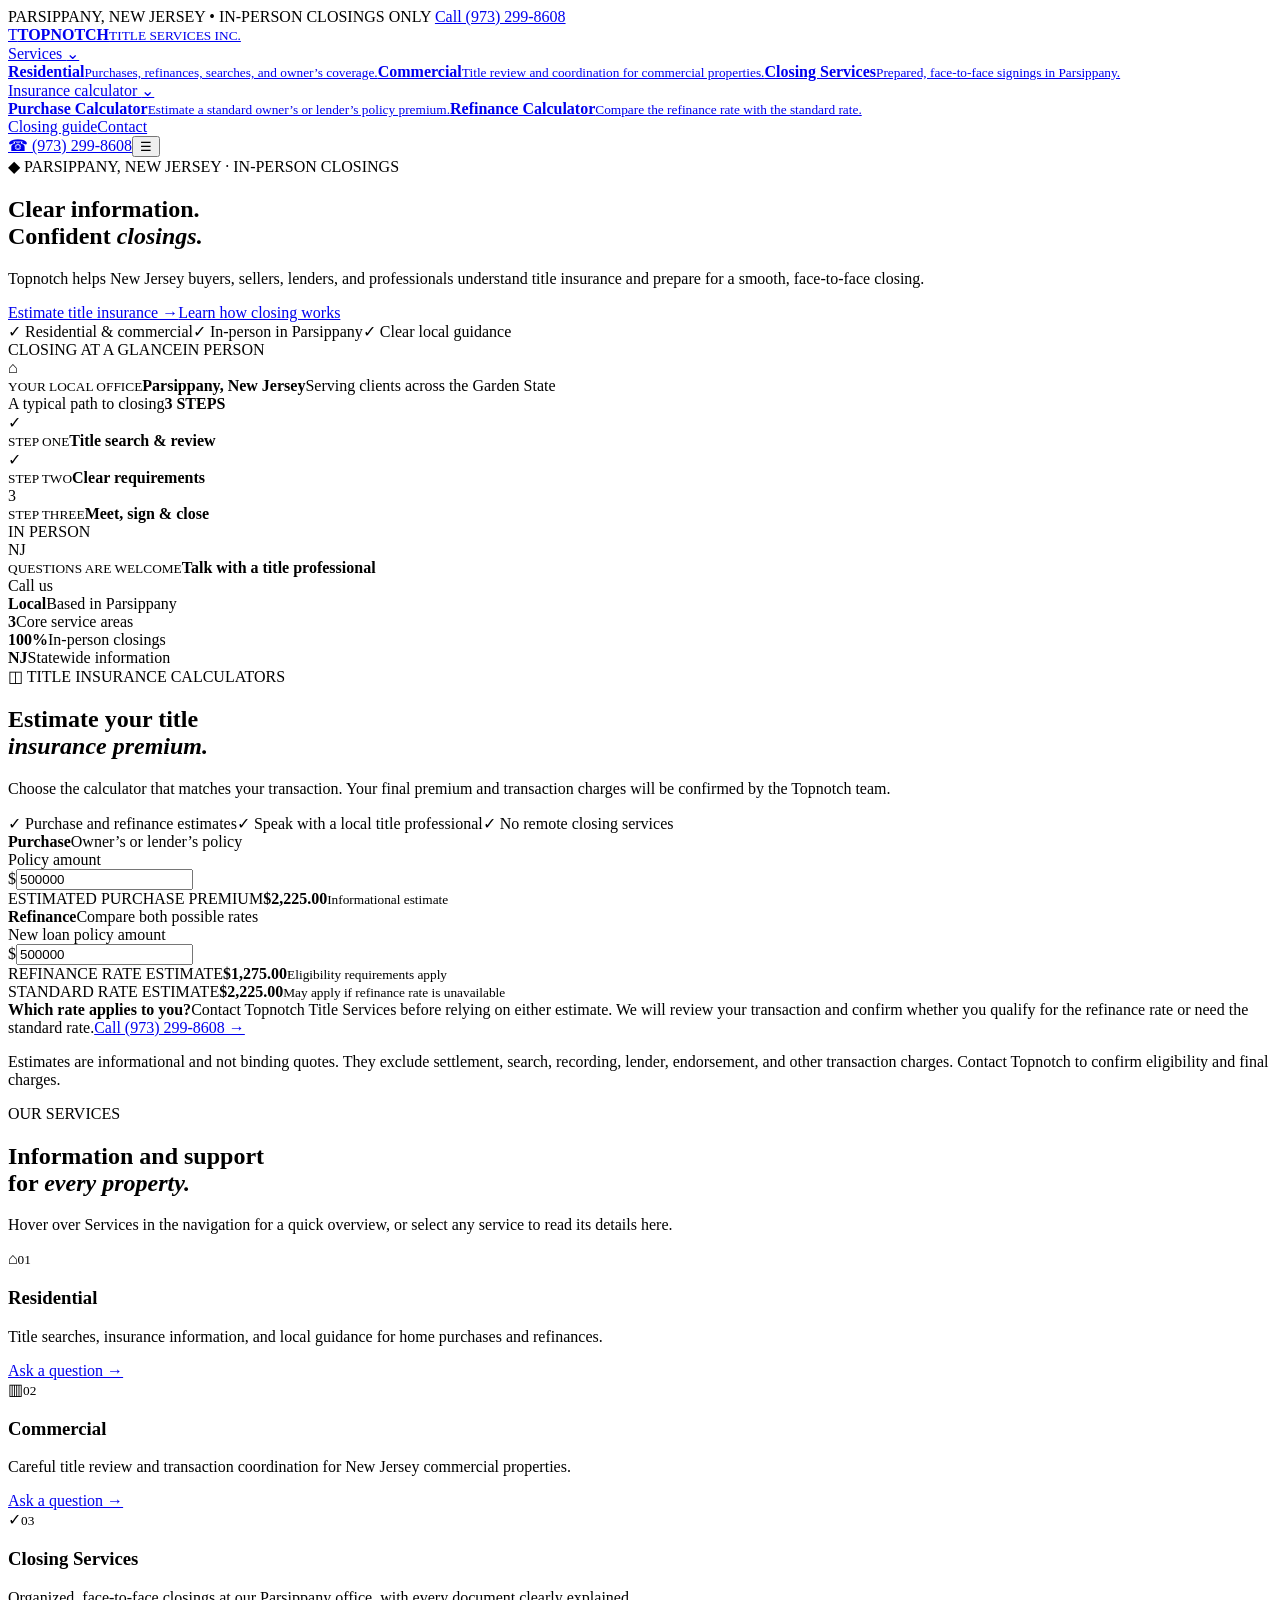
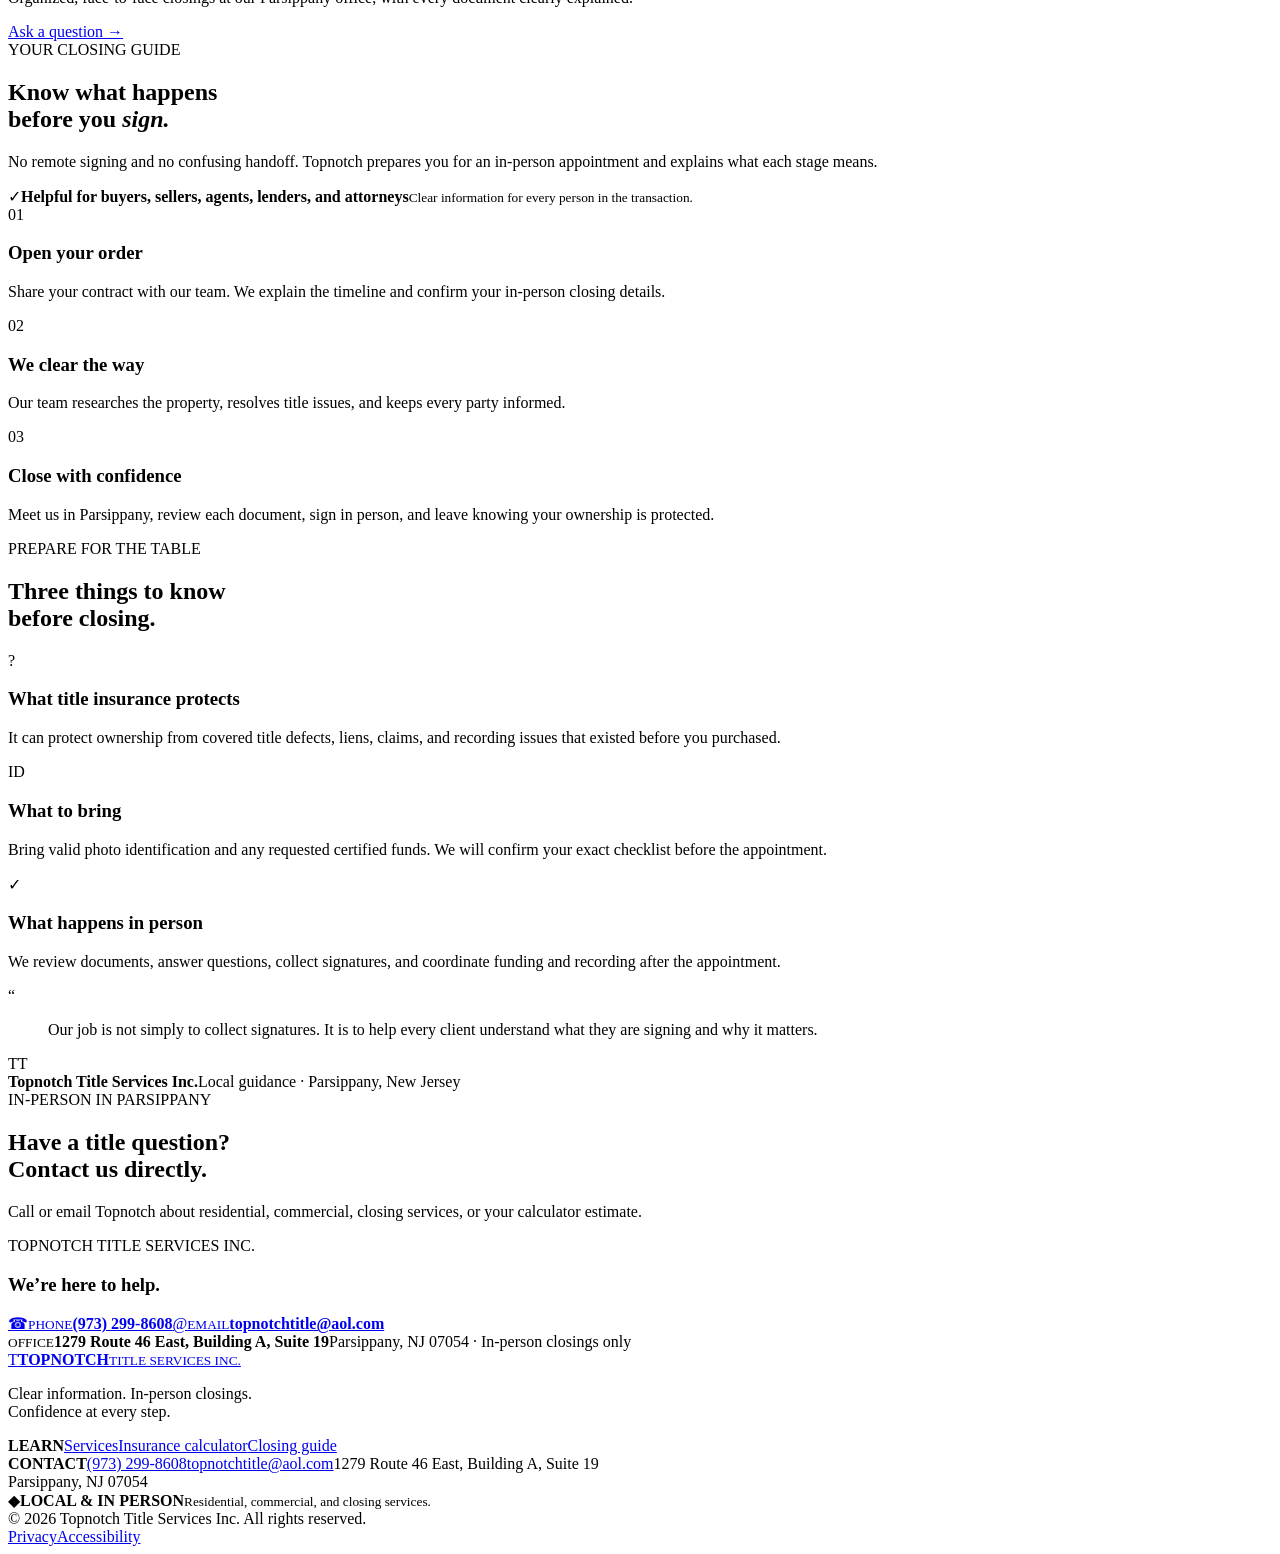
==== commit c6572798: "Add files via upload" ====
--- a/index.html
+++ b/index.html
@@ -1,4 +1,4 @@
-<!DOCTYPE html><html lang="en"><head><meta charSet="utf-8"/><meta name="viewport" content="width=device-width, initial-scale=1"/><link rel="stylesheet" href="/topnotch-title-services/_next/static/css/index.CIRVLD7S.css" data-rsc-css-href="/topnotch-title-services/_next/static/css/index.CIRVLD7S.css" data-precedence="vite-rsc/importer-resources"/><link rel="modulepreload" fetchPriority="low" href="/topnotch-title-services/_next/static/chunks/index--nr1902g.js"/><script src="/topnotch-title-services/_next/static/chunks/rolldown-runtime-C60lm6uB.js" type="module" async=""></script><script src="/topnotch-title-services/_next/static/chunks/framework-D_rUT4EX.js" type="module" async=""></script><link rel="modulepreload" href="/topnotch-title-services/_next/static/chunks/layout-segment-context-BbyoMImk.js" crossorigin=""/><link rel="modulepreload" href="/topnotch-title-services/_next/static/chunks/page-D4I-zcMr.js" crossorigin=""/><title>Topnotch Title Services Inc. | Parsippany, New Jersey</title><meta name="description" content="Clear title and closing information from a local team offering in-person real estate closings in Parsippany, New Jersey."/><meta property="og:title" content="Topnotch Title Services Inc."/><meta property="og:description" content="Clear closings. Protected ownership. In person in Parsippany, New Jersey."/><meta property="og:image" content="https://topnotch-title-services.kaylinoey16.chatgpt.site/topnotch-title-services/og.png"/><meta property="og:image:width" content="1200"/><meta property="og:image:height" content="630"/><meta property="og:image:alt" content="Topnotch Title Services Inc."/><meta name="twitter:card" content="summary_large_image"/><meta name="twitter:title" content="Topnotch Title Services Inc."/><meta name="twitter:description" content="Clear closings. Protected ownership. In person in Parsippany, New Jersey."/><meta name="twitter:image" content="https://topnotch-title-services.kaylinoey16.chatgpt.site/topnotch-title-services/og.png"/><script>Object.assign(((self[Symbol.for("vinext.navigationRuntime")]??={bootstrap:{routeManifest:null},functions:{}}).bootstrap.rsc??={rsc:[]}),{params:{},nav:{"pathname":"/","searchParams":[]}})</script><link rel="modulepreload" href="/topnotch-title-services/_next/static/chunks/index--nr1902g.js" />
+<!DOCTYPE html><html lang="en"><head><meta charSet="utf-8"/><meta name="viewport" content="width=device-width, initial-scale=1"/><link rel="stylesheet" href="/topnotch-title-services/_next/static/css/index.BSa_dkQR.css" data-rsc-css-href="/topnotch-title-services/_next/static/css/index.BSa_dkQR.css" data-precedence="vite-rsc/importer-resources"/><link rel="modulepreload" fetchPriority="low" href="/topnotch-title-services/_next/static/chunks/index-D_UVVfP8.js"/><script src="/topnotch-title-services/_next/static/chunks/rolldown-runtime-C60lm6uB.js" type="module" async=""></script><script src="/topnotch-title-services/_next/static/chunks/framework-D_rUT4EX.js" type="module" async=""></script><link rel="modulepreload" href="/topnotch-title-services/_next/static/chunks/layout-segment-context-BplGH3K6.js" crossorigin=""/><link rel="modulepreload" href="/topnotch-title-services/_next/static/chunks/page-Nv0h1KJO.js" crossorigin=""/><title>Topnotch Title Services Inc. | Parsippany, New Jersey</title><meta name="description" content="Clear title and closing information from a local team offering in-person real estate closings in Parsippany, New Jersey."/><meta property="og:title" content="Topnotch Title Services Inc."/><meta property="og:description" content="Clear closings. Protected ownership. In person in Parsippany, New Jersey."/><meta property="og:image" content="https://topnotch-title-services.kaylinoey16.chatgpt.site/topnotch-title-services/og.png"/><meta property="og:image:width" content="1200"/><meta property="og:image:height" content="630"/><meta property="og:image:alt" content="Topnotch Title Services Inc."/><meta name="twitter:card" content="summary_large_image"/><meta name="twitter:title" content="Topnotch Title Services Inc."/><meta name="twitter:description" content="Clear closings. Protected ownership. In person in Parsippany, New Jersey."/><meta name="twitter:image" content="https://topnotch-title-services.kaylinoey16.chatgpt.site/topnotch-title-services/og.png"/><script>Object.assign(((self[Symbol.for("vinext.navigationRuntime")]??={bootstrap:{routeManifest:null},functions:{}}).bootstrap.rsc??={rsc:[]}),{params:{},nav:{"pathname":"/","searchParams":[]}})</script><link rel="modulepreload" href="/topnotch-title-services/_next/static/chunks/index-D_UVVfP8.js" />
 <link rel="preload" href="/topnotch-title-services/_next/static/_vinext_fonts/dm-sans-90624ee039aa/dm-sans-151a53ae.woff2" as="font" type="font/woff2" crossorigin />
 <link rel="preload" href="/topnotch-title-services/_next/static/_vinext_fonts/libre-baskerville-4cbc880a7d76/libre-baskerville-2a71ef1f.woff2" as="font" type="font/woff2" crossorigin />
 <style data-vinext-fonts>/* latin-ext */
@@ -83,4 +83,4 @@
 
 .__variable_libre_baskerville_0pn2syl { --font-serif: 'Libre Baskerville', 'Libre Baskerville Fallback'; }
 </style>
-</head><body class="__variable_dm_sans_1n5wpb2 __variable_libre_baskerville_0pn2syl"><main><header class="site-header"><a class="brand" href="#top" aria-label="Topnotch Title Services Inc. home"><span class="brand-mark">T</span><span class="brand-copy"><b>TOPNOTCH</b><small>TITLE SERVICES INC.</small></span></a><nav class="desktop-nav" aria-label="Main navigation"><a href="#services">Services</a><a href="#calculator">Insurance calculator</a><a href="#guide">Closing guide</a><a href="#contact">Contact</a></nav><div class="header-actions"><a class="phone-link" href="tel:+18005550187">☎ (800) 555-0187</a><a class="header-cta" href="#calculator">Estimate insurance →</a><button class="menu-button" aria-label="Toggle menu">☰</button></div></header><section class="hero" id="top"><div class="hero-grid"></div><div class="hero-content"><div class="eyebrow">◆ PARSIPPANY, NEW JERSEY · IN-PERSON CLOSINGS</div><h1>Clear information.<br/>Confident <em>closings.</em></h1><p class="hero-sub">Topnotch helps New Jersey buyers, sellers, lenders, and professionals understand title insurance and prepare for a smooth, face-to-face closing.</p><div class="hero-buttons"><a class="primary-button" href="#calculator">Estimate title insurance →</a><a class="secondary-button" href="#guide">Learn how closing works</a></div><div class="trust-line"><span>✓ Residential &amp; commercial</span><span>✓ In-person in Parsippany</span><span>✓ Clear local guidance</span></div></div><aside class="hero-card"><div class="card-topline"><span>CLOSING AT A GLANCE</span><span class="live-dot">IN PERSON</span></div><div class="property-line"><div class="property-icon">⌂</div><div><small>YOUR LOCAL OFFICE</small><strong>Parsippany, New Jersey</strong><span>Serving clients across the Garden State</span></div></div><div class="progress-wrap"><div class="progress-copy"><span>A typical path to closing</span><b>3 STEPS</b></div><div class="progress-track"><div></div></div></div><div class="milestones"><div class="milestone"><span class="milestone-icon">✓</span><div><small>STEP ONE</small><b>Title search &amp; review</b></div></div><div class="milestone"><span class="milestone-icon">✓</span><div><small>STEP TWO</small><b>Clear requirements</b></div></div><div class="milestone active"><span class="milestone-icon">3</span><div><small>STEP THREE</small><b>Meet, sign &amp; close</b></div><span class="date-chip">IN PERSON</span></div></div><div class="coordinator"><div class="avatar">NJ</div><div><small>QUESTIONS ARE WELCOME</small><b>Talk with a title professional</b></div><span>Call us</span></div></aside></section><section class="proof-bar"><div><strong>Local</strong><span>Based in Parsippany</span></div><div><strong>3</strong><span>Core service areas</span></div><div><strong>100%</strong><span>In-person closings</span></div><div><strong>NJ</strong><span>Statewide information</span></div></section><section class="calculator-section" id="calculator"><div class="calculator-copy"><span class="section-kicker">◫ TITLE INSURANCE CALCULATOR</span><h2>Start with a simple<br/><em>cost estimate.</em></h2><p>Enter the purchase price to see an educational estimate for an owner’s title insurance premium. Your actual rate depends on the transaction and applicable New Jersey rates.</p><div class="calculator-notes"><span>✓ Instant informational estimate</span><span>✓ No contact information required</span><span>✓ Final quote confirmed by our team</span></div></div><div class="calculator-card"><label for="property-value">Purchase price</label><div class="currency-input"><span>$</span><input id="property-value" type="number" min="50000" step="10000" value="500000"/></div><div class="estimate-box"><span>ESTIMATED OWNER’S PREMIUM</span><strong>$<!-- -->1,790</strong><small>Illustrative estimate only</small></div><p>This is not a binding quote and does not include settlement, search, recording, lender, or other transaction fees.</p><a href="#contact">Ask us about your estimate →</a></div></section><section class="services-section" id="services"><div class="section-intro"><span class="section-kicker">OUR SERVICES</span><h2>Information and support<br/>for <em>every property.</em></h2><p>One local team explains the process, researches the title, and prepares you for an organized in-person closing.</p></div><div class="service-grid"><article class="service-card"><div class="service-meta"><span>⌂</span><small>01</small></div><h3>Residential</h3><p>Title searches, insurance information, and local guidance for home purchases and refinances.</p><a href="#contact">Ask a question →</a></article><article class="service-card"><div class="service-meta"><span>▥</span><small>02</small></div><h3>Commercial</h3><p>Careful title review and transaction coordination for New Jersey commercial properties.</p><a href="#contact">Ask a question →</a></article><article class="service-card"><div class="service-meta"><span>✓</span><small>03</small></div><h3>Closing Services</h3><p>Organized, face-to-face closings at our Parsippany office, with every document clearly explained.</p><a href="#contact">Ask a question →</a></article></div></section><section class="process-section" id="guide"><div class="process-copy"><span class="section-kicker light">YOUR CLOSING GUIDE</span><h2>Know what happens<br/>before you <em>sign.</em></h2><p>No remote signing and no confusing handoff. Topnotch prepares you for an in-person appointment and explains what each stage means.</p><div class="partner-row"><span class="partner-icon">✓</span><span><b>Helpful for buyers, sellers, agents, lenders, and attorneys</b><small>Clear information for every person in the transaction.</small></span></div></div><div class="steps"><article><span class="step-number">01</span><div><h3>Open your order</h3><p>Share your contract with our team. We explain the timeline and confirm your in-person closing details.</p></div></article><article><span class="step-number">02</span><div><h3>We clear the way</h3><p>Our team researches the property, resolves title issues, and keeps every party informed.</p></div></article><article><span class="step-number">03</span><div><h3>Close with confidence</h3><p>Meet us in Parsippany, review each document, sign in person, and leave knowing your ownership is protected.</p></div></article></div></section><section class="audience-section"><span class="section-kicker">PREPARE FOR THE TABLE</span><h2>Three things to know<br/>before closing.</h2><div class="audience-cards"><article><span class="info-icon">?</span><h3>What title insurance protects</h3><p>It can protect ownership from covered title defects, liens, claims, and recording issues that existed before you purchased.</p></article><article><span class="info-icon">ID</span><h3>What to bring</h3><p>Bring valid photo identification and any requested certified funds. We will confirm your exact checklist before the appointment.</p></article><article><span class="info-icon">✓</span><h3>What happens in person</h3><p>We review documents, answer questions, collect signatures, and coordinate funding and recording after the appointment.</p></article></div></section><section class="testimonial-section"><span class="quote-icon">“</span><blockquote>Our job is not simply to collect signatures. It is to help every client understand what they are signing and why it matters.</blockquote><div class="reviewer"><div class="avatar coral">TT</div><div><b>Topnotch Title Services Inc.</b><span>Local guidance · Parsippany, New Jersey</span></div></div></section><section class="quote-section" id="contact"><div class="quote-copy"><span class="section-kicker light">IN-PERSON IN PARSIPPANY</span><h2>Have a title question?<br/>Start right here.</h2><p>Ask about residential, commercial, closing services, or your calculator estimate. A local title professional will follow up.</p><div class="contact-mini"><span class="phone-symbol">☎</span><span><small>CALL US DIRECTLY</small><a href="tel:+18005550187">(800) 555-0187</a></span></div></div><form class="quote-form"><div class="form-heading"><span>ASK A TITLE QUESTION</span><small>Local answers from our team</small></div><label>Your name<input required="" placeholder="First and last name"/></label><div class="form-row"><label>Email<input required="" type="email" placeholder="you@email.com"/></label><label>Phone<input required="" type="tel" placeholder="(555) 000-0000"/></label></div><label>Topic<select required=""><option value="" disabled="" selected="">Choose a topic</option><option>Residential title services</option><option>Commercial title services</option><option>In-person closing services</option><option>Title insurance estimate</option><option>Other</option></select></label><button class="submit-button" type="submit">Send my question →</button><p class="privacy-note">▣ Your information is kept private and secure.</p></form></section><footer><div class="footer-main"><div><a href="#top" class="brand brand-light"><span class="brand-mark">T</span><span class="brand-copy"><b>TOPNOTCH</b><small>TITLE SERVICES INC.</small></span></a><p>Clear information. In-person closings.<br/>Confidence at every step.</p></div><div class="footer-links"><b>LEARN</b><a href="#services">Services</a><a href="#calculator">Insurance calculator</a><a href="#guide">Closing guide</a></div><div class="footer-links"><b>CONTACT</b><a href="tel:+18005550187">(800) 555-0187</a><a href="mailto:hello@topnotchtitle.com">hello@topnotchtitle.com</a><span>Parsippany, NJ · Mon–Fri, 8:30–5:30</span></div><div class="footer-badge"><span class="shield-symbol">◆</span><span><b>LOCAL &amp; IN PERSON</b><small>Residential, commercial, and closing services.</small></span></div></div><div class="footer-bottom"><span>© 2026 Topnotch Title Services Inc. All rights reserved.</span><div><a href="#">Privacy</a><a href="#">Accessibility</a></div></div></footer></main><script type="module" src="/topnotch-title-services/_next/static/chunks/index--nr1902g.js" id="_R_" async=""></script><script>((self[Symbol.for("vinext.navigationRuntime")]??={bootstrap:{routeManifest:null},functions:{}}).bootstrap.rsc??={rsc:[]}).rsc.push("2:I[\"43cf55674ce6\",[],\"Children\",1]\n")</script><script>((self[Symbol.for("vinext.navigationRuntime")]??={bootstrap:{routeManifest:null},functions:{}}).bootstrap.rsc??={rsc:[]}).rsc.push("3:I[\"dd56a6b5ee16\",[],\"GlobalErrorBoundary\",1]\n")</script><script>((self[Symbol.for("vinext.navigationRuntime")]??={bootstrap:{routeManifest:null},functions:{}}).bootstrap.rsc??={rsc:[]}).rsc.push("4:I[\"9b166222c86a\",[],\"default\",1]\n")</script><script>((self[Symbol.for("vinext.navigationRuntime")]??={bootstrap:{routeManifest:null},functions:{}}).bootstrap.rsc??={rsc:[]}).rsc.push("5:I[\"dd56a6b5ee16\",[],\"ErrorBoundary\",1]\n")</script><script>((self[Symbol.for("vinext.navigationRuntime")]??={bootstrap:{routeManifest:null},functions:{}}).bootstrap.rsc??={rsc:[]}).rsc.push("6:I[\"1fb13a061f46\",[],\"LayoutSegmentProvider\",1]\n")</script><script>((self[Symbol.for("vinext.navigationRuntime")]??={bootstrap:{routeManifest:null},functions:{}}).bootstrap.rsc??={rsc:[]}).rsc.push("7:I[\"43cf55674ce6\",[],\"Slot\",1]\n")</script><script>((self[Symbol.for("vinext.navigationRuntime")]??={bootstrap:{routeManifest:null},functions:{}}).bootstrap.rsc??={rsc:[]}).rsc.push("8:I[\"dd56a6b5ee16\",[],\"NotFoundBoundary\",1]\n")</script><script>((self[Symbol.for("vinext.navigationRuntime")]??={bootstrap:{routeManifest:null},functions:{}}).bootstrap.rsc??={rsc:[]}).rsc.push("9:I[\"ecb42ad1e08d\",[],\"AppRouterScrollTarget\",1]\n")</script><script>((self[Symbol.for("vinext.navigationRuntime")]??={bootstrap:{routeManifest:null},functions:{}}).bootstrap.rsc??={rsc:[]}).rsc.push("a:I[\"dd56a6b5ee16\",[],\"RedirectBoundary\",1]\n")</script><script>((self[Symbol.for("vinext.navigationRuntime")]??={bootstrap:{routeManifest:null},functions:{}}).bootstrap.rsc??={rsc:[]}).rsc.push(":HL[\"/topnotch-title-services/_next/static/css/index.CIRVLD7S.css\",\"style\"     ]\n")</script><script>((self[Symbol.for("vinext.navigationRuntime")]??={bootstrap:{routeManifest:null},functions:{}}).bootstrap.rsc??={rsc:[]}).rsc.push("0:{\"page:/\":\"$L1\",\"layout:/\":[[[\"$\",\"link\",\"css:/topnotch-title-services/_next/static/css/index.CIRVLD7S.css\",{\"rel\":\"stylesheet\",\"precedence\":\"vite-rsc/importer-resources\",\"href\":\"/topnotch-title-services/_next/static/css/index.CIRVLD7S.css\",\"data-rsc-css-href\":\"/topnotch-title-services/_next/static/css/index.CIRVLD7S.css\"}],\"$undefined\"],[\"$\",\"html\",null,{\"lang\":\"en\",\"children\":[\"$\",\"body\",null,{\"className\":\"__variable_dm_sans_1n5wpb2 __variable_libre_baskerville_0pn2syl\",\"children\":[\"$\",\"$L2\",null,{}]}]}]],\"route:/\":[[[\"$\",\"meta\",null,{\"charSet\":\"utf-8\"}],[[\"$\",\"title\",\"0\",{\"children\":\"Topnotch Title Services Inc. | Parsippany, New Jersey\"}],[\"$\",\"meta\",\"1\",{\"name\":\"description\",\"content\":\"Clear title and closing information from a local team offering in-person real estate closings in Parsippany, New Jersey.\"}],[\"$\",\"meta\",\"2\",{\"property\":\"og:title\",\"content\":\"Topnotch Title Services Inc.\"}],[\"$\",\"meta\",\"3\",{\"property\":\"og:description\",\"content\":\"Clear closings. Protected ownership. In person in Parsippany, New Jersey.\"}],[\"$\",\"meta\",\"4\",{\"property\":\"og:image\",\"content\":\"https://topnotch-title-services.kaylinoey16.chatgpt.site/topnotch-title-services/og.png\"}],[\"$\",\"meta\",\"5\",{\"property\":\"og:image:width\",\"content\":\"1200\"}],[\"$\",\"meta\",\"6\",{\"property\":\"og:image:height\",\"content\":\"630\"}],[\"$\",\"meta\",\"7\",{\"property\":\"og:image:alt\",\"content\":\"Topnotch Title Services Inc.\"}],[\"$\",\"meta\",\"8\",{\"name\":\"twitter:card\",\"content\":\"summary_large_image\"}],[\"$\",\"meta\",\"9\",{\"name\":\"twitter:title\",\"content\":\"Topnotch Title Services Inc.\"}],[\"$\",\"meta\",\"10\",{\"name\":\"twitter:description\",\"content\":\"Clear closings. Protected ownership. In person in Parsippany, New Jersey.\"}],[\"$\",\"meta\",\"11\",{\"name\":\"twitter:image\",\"content\":\"https://topnotch-title-services.kaylinoey16.chatgpt.site/topnotch-title-services/og.png\"}]],[[\"$\",\"meta\",\"0\",{\"name\":\"viewport\",\"content\":\"width=device-width, initial-scale=1\"}]]],[\"$\",\"$L3\",null,{\"fallback\":\"$4\",\"children\":[\"$\",\"$L5\",null,{\"fallback\":\"$4\",\"children\":[\"$\",\"$L6\",null,{\"providerId\":\"layout:/\",\"segmentMap\":{\"children\":[]},\"children\":[\"$\",\"$L7\",null,{\"id\":\"layout:/\",\"parallelSlots\":\"$undefined\",\"children\":[\"$\",\"$L8\",null,{\"resetKey\":\"\",\"fallback\":[[\"$\",\"title\",null,{\"children\":\"404: This page could not be found.\"}],[\"$\",\"div\",null,{\"style\":{\"fontFamily\":\"system-ui,\\\"Segoe UI\\\",Roboto,Helvetica,Arial,sans-serif,\\\"Apple Color Emoji\\\",\\\"Segoe UI Emoji\\\"\",\"height\":\"100vh\",\"textAlign\":\"center\",\"display\":\"flex\",\"flexDirection\":\"column\",\"alignItems\":\"center\",\"justifyContent\":\"center\"},\"children\":[\"$\",\"div\",null,{\"children\":[[\"$\",\"style\",null,{\"dangerouslySetInnerHTML\":{\"__html\":\"body{color:#000;background:#fff;margin:0}.next-error-h1{border-right:1px solid rgba(0,0,0,.3)}@media (prefers-color-scheme:dark){body{color:#fff;background:#000}.next-error-h1{border-right:1px solid rgba(255,255,255,.3)}}\"}}],[\"$\",\"h1\",null,{\"className\":\"next-error-h1\",\"style\":{\"display\":\"inline-block\",\"margin\":\"0 20px 0 0\",\"padding\":\"0 23px 0 0\",\"fontSize\":24,\"fontWeight\":500,\"verticalAlign\":\"top\",\"lineHeight\":\"49px\"},\"children\":404}],[\"$\",\"div\",null,{\"style\":{\"display\":\"inline-block\"},\"children\":[\"$\",\"h2\",null,{\"style\":{\"fontSize\":14,\"fontWeight\":400,\"lineHeight\":\"49px\",\"margin\":0},\"children\":\"This page could not be found.\"}]}]]}]}]],\"children\":[\"$\",\"$L9\",null,{\"children\":[\"$\",\"$La\",null,{\"children\":[[\"$\",\"$L6\",null,{\"providerId\":\"page:/\",\"segmentMap\":{\"children\":[\"__PAGE__\"]},\"children\":[\"$\",\"$L7\",null,{\"id\":\"page:/\"}]}],null]}]}]}]}]}]}]}],null,null],\"__route\":\"route:/\",\"__interceptionContext\":null,\"__layoutIds\":[\"layout:/\"],\"__rootLayout\":\"/\",\"__bfcacheSegmentIdentities\":{\"layout:/\":\"[\\\"layout\\\",\\\"layout:/\\\",\\\"root-boundary:/\\\",\\\"\\\"]\",\"page:/\":\"[\\\"page\\\",\\\"page:/\\\",\\\"root-boundary:/\\\",\\\"\\\"]\"},\"__srcPage\":[\"page\"],\"__layoutFlags\":{\"layout:/\":\"s\"},\"__artifactCompatibility\":{\"schemaVersion\":1,\"graphVersion\":\"app-route-graph:1177fd80f83fa7b0\",\"deploymentVersion\":\"2da866fb-cae2-4776-9a16-2bddda101c5d\",\"appElementsSchemaVersion\":1,\"rscPayloadSchemaVersion\":1,\"rootBoundaryId\":\"/\",\"renderEpoch\":null}}\n")</script><script>((self[Symbol.for("vinext.navigationRuntime")]??={bootstrap:{routeManifest:null},functions:{}}).bootstrap.rsc??={rsc:[]}).rsc.push("b:I[\"6efdf509a785\",[],\"default\",1]\n")</script><script>((self[Symbol.for("vinext.navigationRuntime")]??={bootstrap:{routeManifest:null},functions:{}}).bootstrap.rsc??={rsc:[]}).rsc.push("1:[\"$\",\"$Lb\",null,{\"params\":\"$@c\",\"searchParams\":\"$@d\"}]\n")</script><script>((self[Symbol.for("vinext.navigationRuntime")]??={bootstrap:{routeManifest:null},functions:{}}).bootstrap.rsc??={rsc:[]}).rsc.push("c:{}\n")</script><script>((self[Symbol.for("vinext.navigationRuntime")]??={bootstrap:{routeManifest:null},functions:{}}).bootstrap.rsc??={rsc:[]}).rsc.push("d:{}\n")</script><script>Object.assign(((self[Symbol.for("vinext.navigationRuntime")]??={bootstrap:{routeManifest:null},functions:{}}).bootstrap.rsc??={rsc:[]}),{"initialCacheKind":"dynamic"});((self[Symbol.for("vinext.navigationRuntime")]??={bootstrap:{routeManifest:null},functions:{}}).bootstrap.rsc??={rsc:[]}).done=true</script></body></html>+</head><body class="__variable_dm_sans_1n5wpb2 __variable_libre_baskerville_0pn2syl"><main><div class="top-notice">PARSIPPANY, NEW JERSEY <span>•</span> IN-PERSON CLOSINGS ONLY <a href="tel:+19732998608">Call (973) 299-8608</a></div><header class="site-header"><a class="brand" href="#top" aria-label="Topnotch Title Services Inc. home"><span class="brand-mark">T</span><span class="brand-copy"><b>TOPNOTCH</b><small>TITLE SERVICES INC.</small></span></a><nav class="desktop-nav" aria-label="Main navigation"><div class="nav-services"><a href="#services">Services <span aria-hidden="true">⌄</span></a><div class="services-dropdown"><a href="#residential"><b>Residential</b><small>Purchases, refinances, searches, and owner’s coverage.</small></a><a href="#commercial"><b>Commercial</b><small>Title review and coordination for commercial properties.</small></a><a href="#closing-services"><b>Closing Services</b><small>Prepared, face-to-face signings in Parsippany.</small></a></div></div><div class="nav-services nav-calculators"><a href="#calculator">Insurance calculator <span aria-hidden="true">⌄</span></a><div class="services-dropdown calculator-dropdown"><a href="#purchase-calculator"><b>Purchase Calculator</b><small>Estimate a standard owner’s or lender’s policy premium.</small></a><a href="#refinance-calculator"><b>Refinance Calculator</b><small>Compare the refinance rate with the standard rate.</small></a></div></div><a href="#guide">Closing guide</a><a href="#contact">Contact</a></nav><div class="header-actions"><a class="phone-link" href="tel:+19732998608">☎ (973) 299-8608</a><button class="menu-button" aria-label="Toggle menu">☰</button></div></header><section class="hero" id="top"><div class="hero-grid"></div><div class="hero-content"><div class="eyebrow">◆ PARSIPPANY, NEW JERSEY · IN-PERSON CLOSINGS</div><h1>Clear information.<br/>Confident <em>closings.</em></h1><p class="hero-sub">Topnotch helps New Jersey buyers, sellers, lenders, and professionals understand title insurance and prepare for a smooth, face-to-face closing.</p><div class="hero-buttons"><a class="primary-button" href="#calculator">Estimate title insurance →</a><a class="secondary-button" href="#guide">Learn how closing works</a></div><div class="trust-line"><span>✓ Residential &amp; commercial</span><span>✓ In-person in Parsippany</span><span>✓ Clear local guidance</span></div></div><aside class="hero-card"><div class="card-topline"><span>CLOSING AT A GLANCE</span><span class="live-dot">IN PERSON</span></div><div class="property-line"><div class="property-icon">⌂</div><div><small>YOUR LOCAL OFFICE</small><strong>Parsippany, New Jersey</strong><span>Serving clients across the Garden State</span></div></div><div class="progress-wrap"><div class="progress-copy"><span>A typical path to closing</span><b>3 STEPS</b></div><div class="progress-track"><div></div></div></div><div class="milestones"><div class="milestone"><span class="milestone-icon">✓</span><div><small>STEP ONE</small><b>Title search &amp; review</b></div></div><div class="milestone"><span class="milestone-icon">✓</span><div><small>STEP TWO</small><b>Clear requirements</b></div></div><div class="milestone active"><span class="milestone-icon">3</span><div><small>STEP THREE</small><b>Meet, sign &amp; close</b></div><span class="date-chip">IN PERSON</span></div></div><div class="coordinator"><div class="avatar">NJ</div><div><small>QUESTIONS ARE WELCOME</small><b>Talk with a title professional</b></div><span>Call us</span></div></aside></section><section class="proof-bar"><div><strong>Local</strong><span>Based in Parsippany</span></div><div><strong>3</strong><span>Core service areas</span></div><div><strong>100%</strong><span>In-person closings</span></div><div><strong>NJ</strong><span>Statewide information</span></div></section><section class="calculator-section" id="calculator"><div class="calculator-copy"><span class="section-kicker">◫ TITLE INSURANCE CALCULATORS</span><h2>Estimate your title<br/><em>insurance premium.</em></h2><p>Choose the calculator that matches your transaction. Your final premium and transaction charges will be confirmed by the Topnotch team.</p><div class="calculator-notes"><span>✓ Purchase and refinance estimates</span><span>✓ Speak with a local title professional</span><span>✓ No remote closing services</span></div></div><div class="calculator-stack"><div class="calculator-card" id="purchase-calculator"><div class="calculator-title"><b>Purchase</b><span>Owner’s or lender’s policy</span></div><label for="property-value">Policy amount</label><div class="currency-input"><span>$</span><input id="property-value" type="number" min="0" step="1000" value="500000"/></div><div class="estimate-box"><span>ESTIMATED PURCHASE PREMIUM</span><strong>$<!-- -->2,225.00</strong><small>Informational estimate</small></div></div><div class="calculator-card" id="refinance-calculator"><div class="calculator-title"><b>Refinance</b><span>Compare both possible rates</span></div><label for="refinance-value">New loan policy amount</label><div class="currency-input"><span>$</span><input id="refinance-value" type="number" min="0" step="1000" value="500000"/></div><div class="refinance-options"><div class="estimate-box refinance-rate"><span>REFINANCE RATE ESTIMATE</span><strong>$<!-- -->1,275.00</strong><small>Eligibility requirements apply</small></div><div class="estimate-box standard-rate"><span>STANDARD RATE ESTIMATE</span><strong>$<!-- -->2,225.00</strong><small>May apply if refinance rate is unavailable</small></div></div><div class="eligibility-callout"><b>Which rate applies to you?</b><span>Contact Topnotch Title Services before relying on either estimate. We will review your transaction and confirm whether you qualify for the refinance rate or need the standard rate.</span><a href="tel:+19732998608">Call (973) 299-8608 →</a></div></div><p class="calculator-disclaimer">Estimates are informational and not binding quotes. They exclude settlement, search, recording, lender, endorsement, and other transaction charges. Contact Topnotch to confirm eligibility and final charges.</p></div></section><section class="services-section" id="services"><div class="section-intro"><span class="section-kicker">OUR SERVICES</span><h2>Information and support<br/>for <em>every property.</em></h2><p>Hover over Services in the navigation for a quick overview, or select any service to read its details here.</p></div><div class="service-grid"><article id="residential" class="service-card"><div class="service-meta"><span>⌂</span><small>01</small></div><h3>Residential</h3><p>Title searches, insurance information, and local guidance for home purchases and refinances.</p><a href="#contact">Ask a question →</a></article><article id="commercial" class="service-card"><div class="service-meta"><span>▥</span><small>02</small></div><h3>Commercial</h3><p>Careful title review and transaction coordination for New Jersey commercial properties.</p><a href="#contact">Ask a question →</a></article><article id="closing-services" class="service-card"><div class="service-meta"><span>✓</span><small>03</small></div><h3>Closing Services</h3><p>Organized, face-to-face closings at our Parsippany office, with every document clearly explained.</p><a href="#contact">Ask a question →</a></article></div></section><section class="process-section" id="guide"><div class="process-copy"><span class="section-kicker light">YOUR CLOSING GUIDE</span><h2>Know what happens<br/>before you <em>sign.</em></h2><p>No remote signing and no confusing handoff. Topnotch prepares you for an in-person appointment and explains what each stage means.</p><div class="partner-row"><span class="partner-icon">✓</span><span><b>Helpful for buyers, sellers, agents, lenders, and attorneys</b><small>Clear information for every person in the transaction.</small></span></div></div><div class="steps"><article><span class="step-number">01</span><div><h3>Open your order</h3><p>Share your contract with our team. We explain the timeline and confirm your in-person closing details.</p></div></article><article><span class="step-number">02</span><div><h3>We clear the way</h3><p>Our team researches the property, resolves title issues, and keeps every party informed.</p></div></article><article><span class="step-number">03</span><div><h3>Close with confidence</h3><p>Meet us in Parsippany, review each document, sign in person, and leave knowing your ownership is protected.</p></div></article></div></section><section class="audience-section"><span class="section-kicker">PREPARE FOR THE TABLE</span><h2>Three things to know<br/>before closing.</h2><div class="audience-cards"><article><span class="info-icon">?</span><h3>What title insurance protects</h3><p>It can protect ownership from covered title defects, liens, claims, and recording issues that existed before you purchased.</p></article><article><span class="info-icon">ID</span><h3>What to bring</h3><p>Bring valid photo identification and any requested certified funds. We will confirm your exact checklist before the appointment.</p></article><article><span class="info-icon">✓</span><h3>What happens in person</h3><p>We review documents, answer questions, collect signatures, and coordinate funding and recording after the appointment.</p></article></div></section><section class="testimonial-section"><span class="quote-icon">“</span><blockquote>Our job is not simply to collect signatures. It is to help every client understand what they are signing and why it matters.</blockquote><div class="reviewer"><div class="avatar coral">TT</div><div><b>Topnotch Title Services Inc.</b><span>Local guidance · Parsippany, New Jersey</span></div></div></section><section class="quote-section" id="contact"><div class="quote-copy"><span class="section-kicker light">IN-PERSON IN PARSIPPANY</span><h2>Have a title question?<br/>Contact us directly.</h2><p>Call or email Topnotch about residential, commercial, closing services, or your calculator estimate.</p></div><div class="direct-contact-card"><span class="contact-card-kicker">TOPNOTCH TITLE SERVICES INC.</span><h3>We’re here to help.</h3><a href="tel:+19732998608"><span class="contact-card-icon">☎</span><span><small>PHONE</small><b>(973) 299-8608</b></span></a><a href="mailto:topnotchtitle@aol.com"><span class="contact-card-icon">@</span><span><small>EMAIL</small><b>topnotchtitle@aol.com</b></span></a><div class="contact-location"><small>OFFICE</small><b>1279 Route 46 East, Building A, Suite 19</b><span>Parsippany, NJ 07054 · In-person closings only</span></div></div></section><footer><div class="footer-main"><div><a href="#top" class="brand brand-light"><span class="brand-mark">T</span><span class="brand-copy"><b>TOPNOTCH</b><small>TITLE SERVICES INC.</small></span></a><p>Clear information. In-person closings.<br/>Confidence at every step.</p></div><div class="footer-links"><b>LEARN</b><a href="#services">Services</a><a href="#calculator">Insurance calculator</a><a href="#guide">Closing guide</a></div><div class="footer-links"><b>CONTACT</b><a href="tel:+19732998608">(973) 299-8608</a><a href="mailto:topnotchtitle@aol.com">topnotchtitle@aol.com</a><span>1279 Route 46 East, Building A, Suite 19<br/>Parsippany, NJ 07054</span></div><div class="footer-badge"><span class="shield-symbol">◆</span><span><b>LOCAL &amp; IN PERSON</b><small>Residential, commercial, and closing services.</small></span></div></div><div class="footer-bottom"><span>© 2026 Topnotch Title Services Inc. All rights reserved.</span><div><a href="#">Privacy</a><a href="#">Accessibility</a></div></div></footer></main><script type="module" src="/topnotch-title-services/_next/static/chunks/index-D_UVVfP8.js" id="_R_" async=""></script><script>((self[Symbol.for("vinext.navigationRuntime")]??={bootstrap:{routeManifest:null},functions:{}}).bootstrap.rsc??={rsc:[]}).rsc.push("2:I[\"43cf55674ce6\",[],\"Children\",1]\n")</script><script>((self[Symbol.for("vinext.navigationRuntime")]??={bootstrap:{routeManifest:null},functions:{}}).bootstrap.rsc??={rsc:[]}).rsc.push("3:I[\"dd56a6b5ee16\",[],\"GlobalErrorBoundary\",1]\n")</script><script>((self[Symbol.for("vinext.navigationRuntime")]??={bootstrap:{routeManifest:null},functions:{}}).bootstrap.rsc??={rsc:[]}).rsc.push("4:I[\"9b166222c86a\",[],\"default\",1]\n")</script><script>((self[Symbol.for("vinext.navigationRuntime")]??={bootstrap:{routeManifest:null},functions:{}}).bootstrap.rsc??={rsc:[]}).rsc.push("5:I[\"dd56a6b5ee16\",[],\"ErrorBoundary\",1]\n")</script><script>((self[Symbol.for("vinext.navigationRuntime")]??={bootstrap:{routeManifest:null},functions:{}}).bootstrap.rsc??={rsc:[]}).rsc.push("6:I[\"1fb13a061f46\",[],\"LayoutSegmentProvider\",1]\n")</script><script>((self[Symbol.for("vinext.navigationRuntime")]??={bootstrap:{routeManifest:null},functions:{}}).bootstrap.rsc??={rsc:[]}).rsc.push("7:I[\"43cf55674ce6\",[],\"Slot\",1]\n")</script><script>((self[Symbol.for("vinext.navigationRuntime")]??={bootstrap:{routeManifest:null},functions:{}}).bootstrap.rsc??={rsc:[]}).rsc.push("8:I[\"dd56a6b5ee16\",[],\"NotFoundBoundary\",1]\n")</script><script>((self[Symbol.for("vinext.navigationRuntime")]??={bootstrap:{routeManifest:null},functions:{}}).bootstrap.rsc??={rsc:[]}).rsc.push("9:I[\"ecb42ad1e08d\",[],\"AppRouterScrollTarget\",1]\n")</script><script>((self[Symbol.for("vinext.navigationRuntime")]??={bootstrap:{routeManifest:null},functions:{}}).bootstrap.rsc??={rsc:[]}).rsc.push("a:I[\"dd56a6b5ee16\",[],\"RedirectBoundary\",1]\n")</script><script>((self[Symbol.for("vinext.navigationRuntime")]??={bootstrap:{routeManifest:null},functions:{}}).bootstrap.rsc??={rsc:[]}).rsc.push(":HL[\"/topnotch-title-services/_next/static/css/index.BSa_dkQR.css\",\"style\"     ]\n")</script><script>((self[Symbol.for("vinext.navigationRuntime")]??={bootstrap:{routeManifest:null},functions:{}}).bootstrap.rsc??={rsc:[]}).rsc.push("0:{\"page:/\":\"$L1\",\"layout:/\":[[[\"$\",\"link\",\"css:/topnotch-title-services/_next/static/css/index.BSa_dkQR.css\",{\"rel\":\"stylesheet\",\"precedence\":\"vite-rsc/importer-resources\",\"href\":\"/topnotch-title-services/_next/static/css/index.BSa_dkQR.css\",\"data-rsc-css-href\":\"/topnotch-title-services/_next/static/css/index.BSa_dkQR.css\"}],\"$undefined\"],[\"$\",\"html\",null,{\"lang\":\"en\",\"children\":[\"$\",\"body\",null,{\"className\":\"__variable_dm_sans_1n5wpb2 __variable_libre_baskerville_0pn2syl\",\"children\":[\"$\",\"$L2\",null,{}]}]}]],\"route:/\":[[[\"$\",\"meta\",null,{\"charSet\":\"utf-8\"}],[[\"$\",\"title\",\"0\",{\"children\":\"Topnotch Title Services Inc. | Parsippany, New Jersey\"}],[\"$\",\"meta\",\"1\",{\"name\":\"description\",\"content\":\"Clear title and closing information from a local team offering in-person real estate closings in Parsippany, New Jersey.\"}],[\"$\",\"meta\",\"2\",{\"property\":\"og:title\",\"content\":\"Topnotch Title Services Inc.\"}],[\"$\",\"meta\",\"3\",{\"property\":\"og:description\",\"content\":\"Clear closings. Protected ownership. In person in Parsippany, New Jersey.\"}],[\"$\",\"meta\",\"4\",{\"property\":\"og:image\",\"content\":\"https://topnotch-title-services.kaylinoey16.chatgpt.site/topnotch-title-services/og.png\"}],[\"$\",\"meta\",\"5\",{\"property\":\"og:image:width\",\"content\":\"1200\"}],[\"$\",\"meta\",\"6\",{\"property\":\"og:image:height\",\"content\":\"630\"}],[\"$\",\"meta\",\"7\",{\"property\":\"og:image:alt\",\"content\":\"Topnotch Title Services Inc.\"}],[\"$\",\"meta\",\"8\",{\"name\":\"twitter:card\",\"content\":\"summary_large_image\"}],[\"$\",\"meta\",\"9\",{\"name\":\"twitter:title\",\"content\":\"Topnotch Title Services Inc.\"}],[\"$\",\"meta\",\"10\",{\"name\":\"twitter:description\",\"content\":\"Clear closings. Protected ownership. In person in Parsippany, New Jersey.\"}],[\"$\",\"meta\",\"11\",{\"name\":\"twitter:image\",\"content\":\"https://topnotch-title-services.kaylinoey16.chatgpt.site/topnotch-title-services/og.png\"}]],[[\"$\",\"meta\",\"0\",{\"name\":\"viewport\",\"content\":\"width=device-width, initial-scale=1\"}]]],[\"$\",\"$L3\",null,{\"fallback\":\"$4\",\"children\":[\"$\",\"$L5\",null,{\"fallback\":\"$4\",\"children\":[\"$\",\"$L6\",null,{\"providerId\":\"layout:/\",\"segmentMap\":{\"children\":[]},\"children\":[\"$\",\"$L7\",null,{\"id\":\"layout:/\",\"parallelSlots\":\"$undefined\",\"children\":[\"$\",\"$L8\",null,{\"resetKey\":\"\",\"fallback\":[[\"$\",\"title\",null,{\"children\":\"404: This page could not be found.\"}],[\"$\",\"div\",null,{\"style\":{\"fontFamily\":\"system-ui,\\\"Segoe UI\\\",Roboto,Helvetica,Arial,sans-serif,\\\"Apple Color Emoji\\\",\\\"Segoe UI Emoji\\\"\",\"height\":\"100vh\",\"textAlign\":\"center\",\"display\":\"flex\",\"flexDirection\":\"column\",\"alignItems\":\"center\",\"justifyContent\":\"center\"},\"children\":[\"$\",\"div\",null,{\"children\":[[\"$\",\"style\",null,{\"dangerouslySetInnerHTML\":{\"__html\":\"body{color:#000;background:#fff;margin:0}.next-error-h1{border-right:1px solid rgba(0,0,0,.3)}@media (prefers-color-scheme:dark){body{color:#fff;background:#000}.next-error-h1{border-right:1px solid rgba(255,255,255,.3)}}\"}}],[\"$\",\"h1\",null,{\"className\":\"next-error-h1\",\"style\":{\"display\":\"inline-block\",\"margin\":\"0 20px 0 0\",\"padding\":\"0 23px 0 0\",\"fontSize\":24,\"fontWeight\":500,\"verticalAlign\":\"top\",\"lineHeight\":\"49px\"},\"children\":404}],[\"$\",\"div\",null,{\"style\":{\"display\":\"inline-block\"},\"children\":[\"$\",\"h2\",null,{\"style\":{\"fontSize\":14,\"fontWeight\":400,\"lineHeight\":\"49px\",\"margin\":0},\"children\":\"This page could not be found.\"}]}]]}]}]],\"children\":[\"$\",\"$L9\",null,{\"children\":[\"$\",\"$La\",null,{\"children\":[[\"$\",\"$L6\",null,{\"providerId\":\"page:/\",\"segmentMap\":{\"children\":[\"__PAGE__\"]},\"children\":[\"$\",\"$L7\",null,{\"id\":\"page:/\"}]}],null]}]}]}]}]}]}]}],null,null],\"__route\":\"route:/\",\"__interceptionContext\":null,\"__layoutIds\":[\"layout:/\"],\"__rootLayout\":\"/\",\"__bfcacheSegmentIdentities\":{\"layout:/\":\"[\\\"layout\\\",\\\"layout:/\\\",\\\"root-boundary:/\\\",\\\"\\\"]\",\"page:/\":\"[\\\"page\\\",\\\"page:/\\\",\\\"root-boundary:/\\\",\\\"\\\"]\"},\"__srcPage\":[\"page\"],\"__layoutFlags\":{\"layout:/\":\"s\"},\"__artifactCompatibility\":{\"schemaVersion\":1,\"graphVersion\":\"app-route-graph:1177fd80f83fa7b0\",\"deploymentVersion\":\"8455afc8-8c71-44ea-b02c-f2cf7f8cdc50\",\"appElementsSchemaVersion\":1,\"rscPayloadSchemaVersion\":1,\"rootBoundaryId\":\"/\",\"renderEpoch\":null}}\n")</script><script>((self[Symbol.for("vinext.navigationRuntime")]??={bootstrap:{routeManifest:null},functions:{}}).bootstrap.rsc??={rsc:[]}).rsc.push("b:I[\"6efdf509a785\",[],\"default\",1]\n")</script><script>((self[Symbol.for("vinext.navigationRuntime")]??={bootstrap:{routeManifest:null},functions:{}}).bootstrap.rsc??={rsc:[]}).rsc.push("1:[\"$\",\"$Lb\",null,{\"params\":\"$@c\",\"searchParams\":\"$@d\"}]\n")</script><script>((self[Symbol.for("vinext.navigationRuntime")]??={bootstrap:{routeManifest:null},functions:{}}).bootstrap.rsc??={rsc:[]}).rsc.push("c:{}\n")</script><script>((self[Symbol.for("vinext.navigationRuntime")]??={bootstrap:{routeManifest:null},functions:{}}).bootstrap.rsc??={rsc:[]}).rsc.push("d:{}\n")</script><script>Object.assign(((self[Symbol.for("vinext.navigationRuntime")]??={bootstrap:{routeManifest:null},functions:{}}).bootstrap.rsc??={rsc:[]}),{"initialCacheKind":"dynamic"});((self[Symbol.for("vinext.navigationRuntime")]??={bootstrap:{routeManifest:null},functions:{}}).bootstrap.rsc??={rsc:[]}).done=true</script></body></html>
